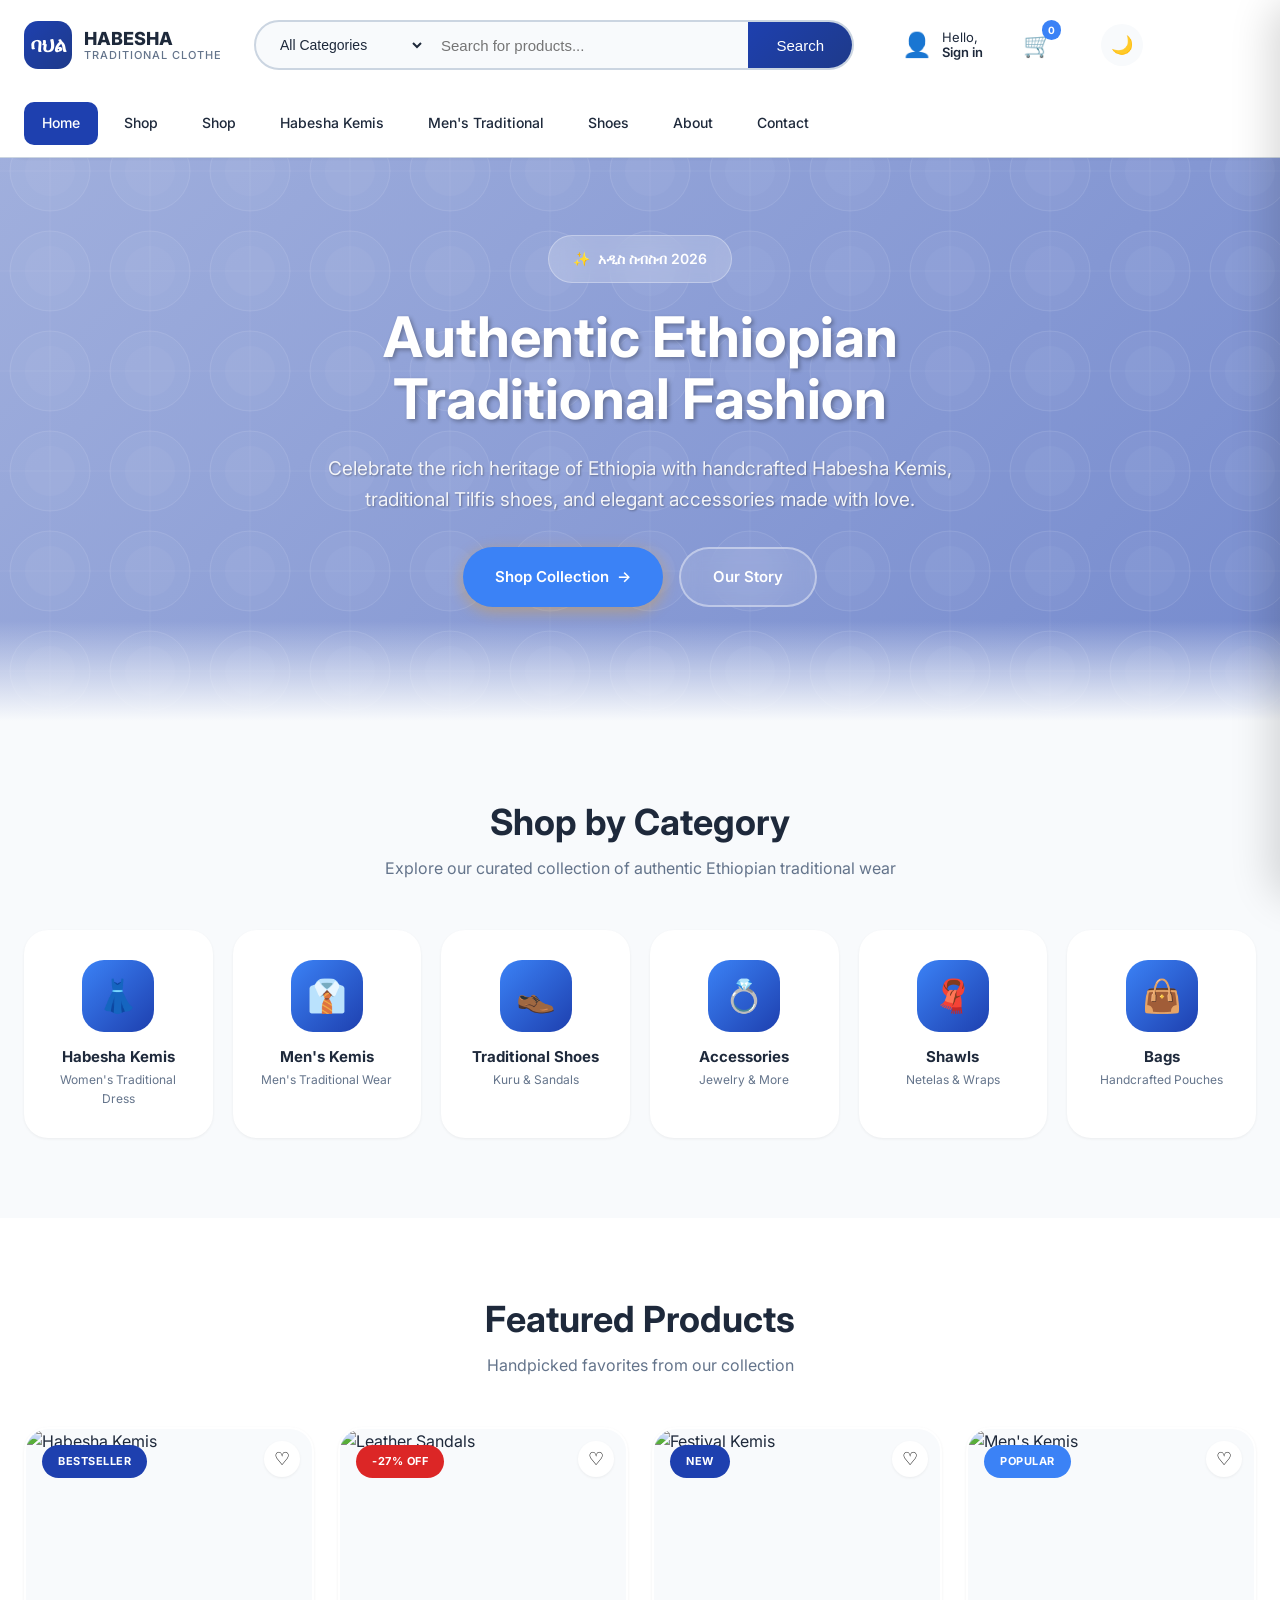
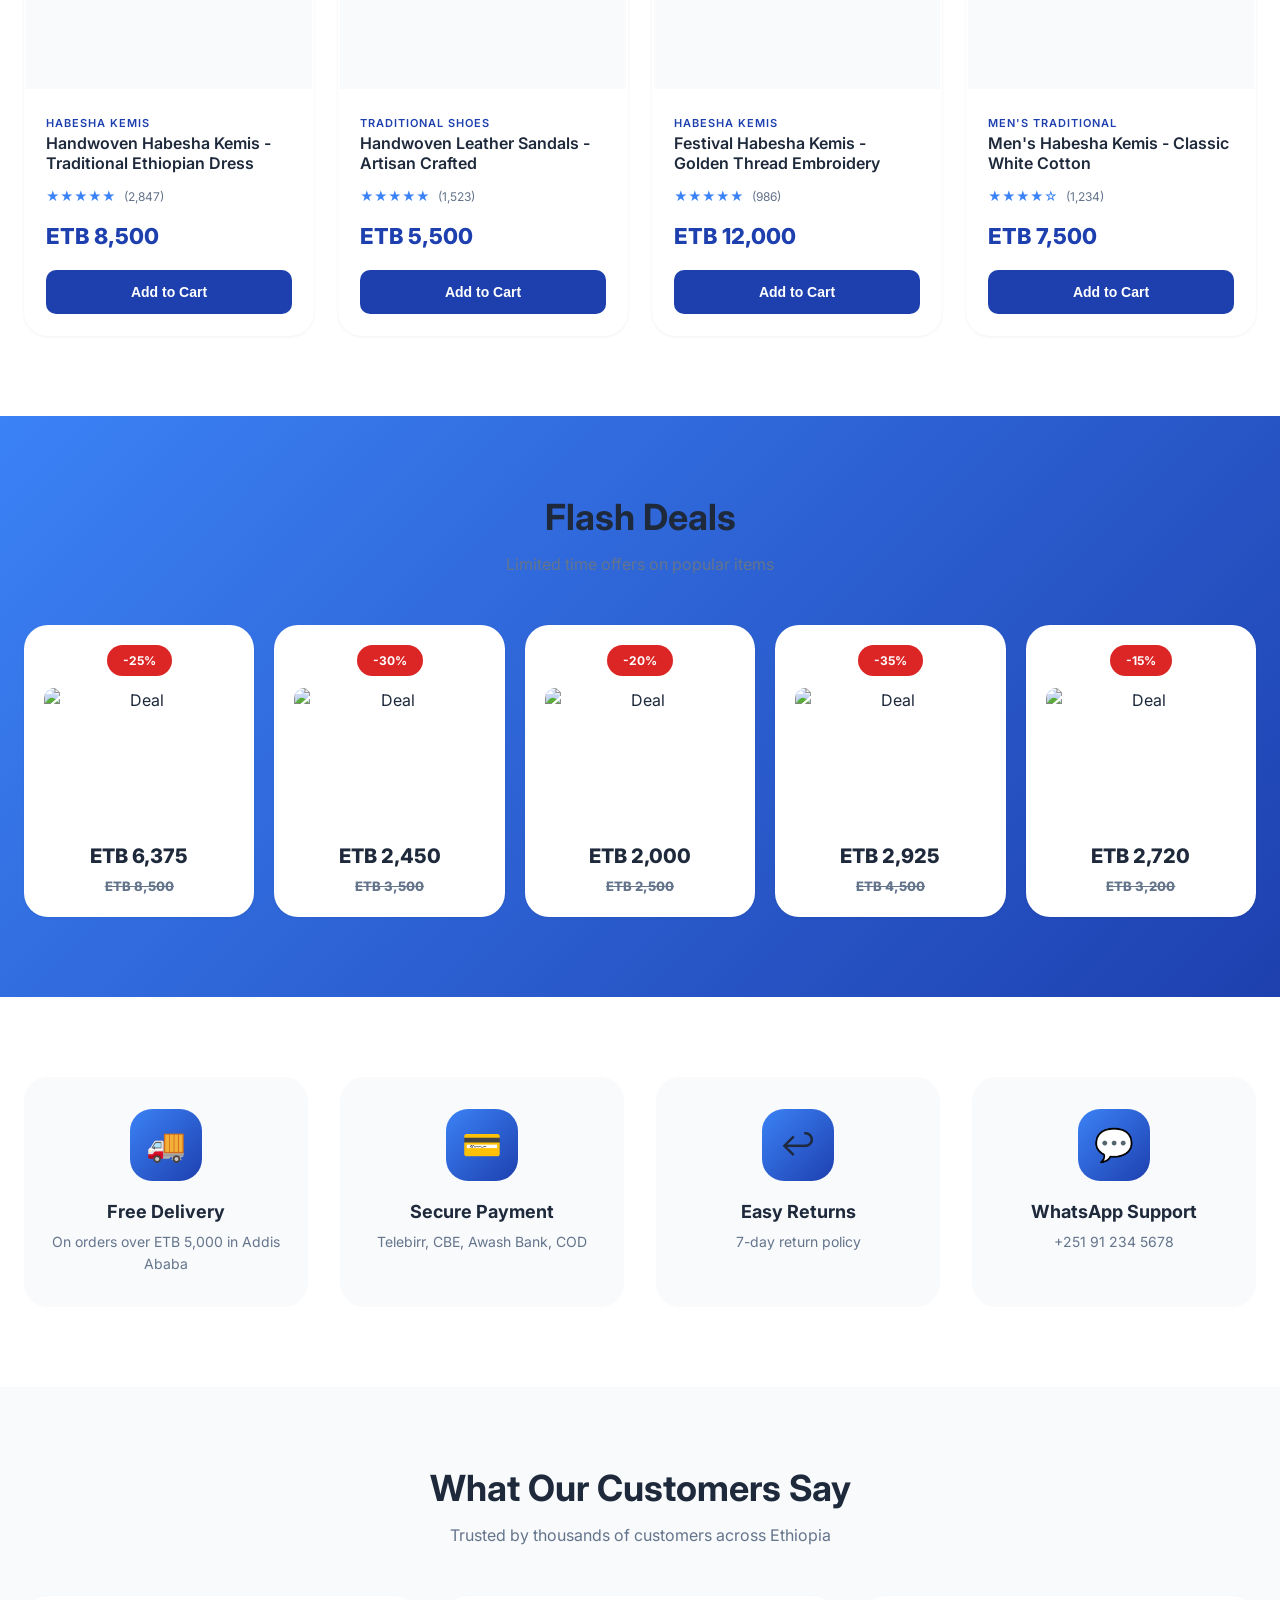
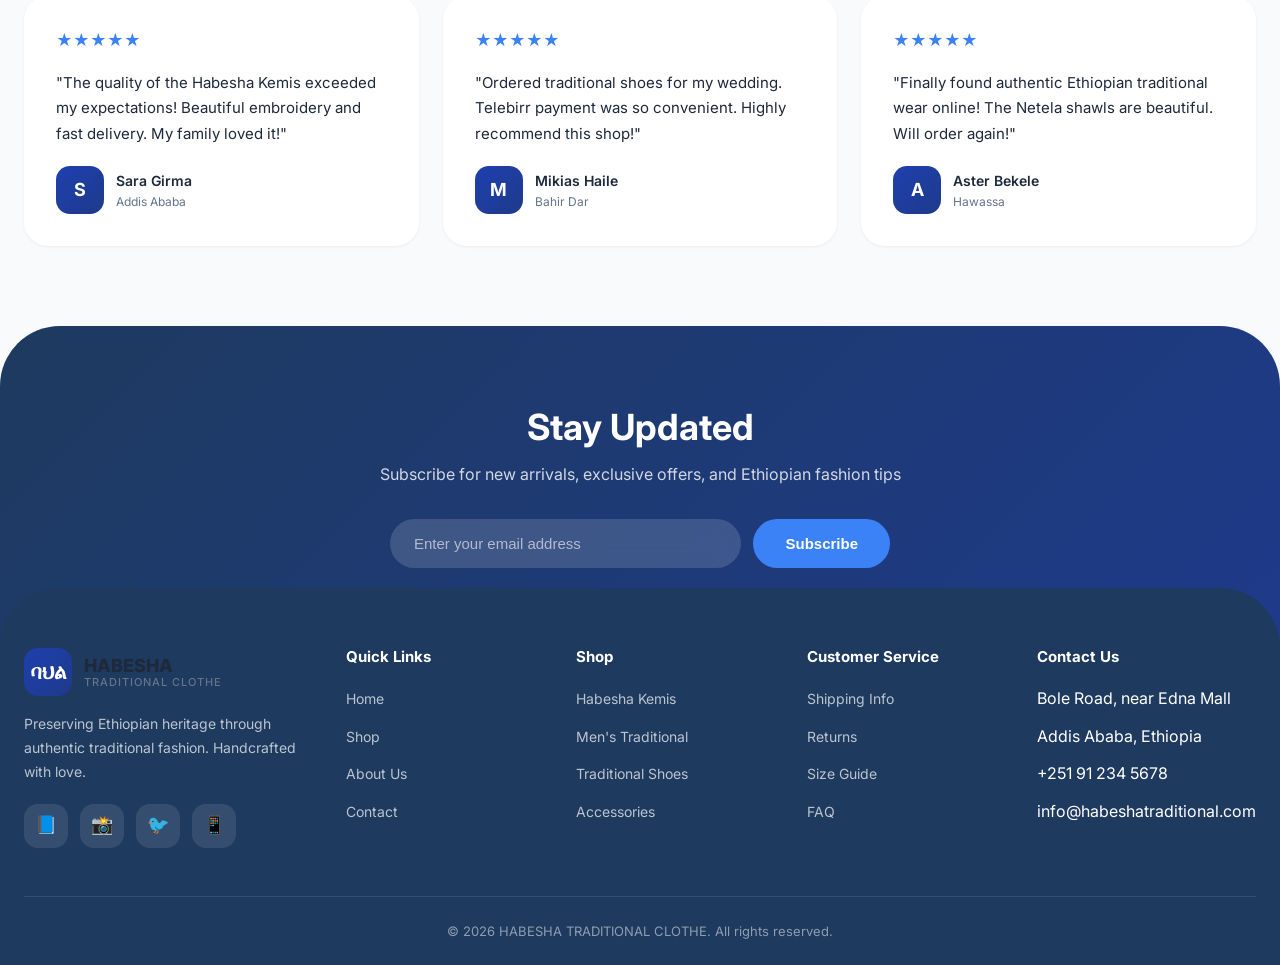
==== index.html @ 9085f809 "updated" ====
<!DOCTYPE html>
<html lang="en">
<head>
    <meta charset="UTF-8">
    <meta name="viewport" content="width=device-width, initial-scale=1.0">
    <title>HABESHA TRADITIONAL CLOTHE - Authentic Ethiopian Fashion</title>
    <link href="https://fonts.googleapis.com/css2?family=Inter:wght@400;500;600;700;800&display=swap" rel="stylesheet">
    <link rel="stylesheet" href="styles.css">
</head>
<body>
    <div class="top-bar">
        <div class="container">
            <div class="top-bar-content">
                <span>Free Delivery on orders over ETB 5,000 in Addis Ababa!</span>
                <a href="shop.html">Shop Now</a>
            </div>
        </div>
    </div>
    <header class="header">
        <div class="container">
            <div class="header-inner">
                <a href="index.html" class="logo">
                    <div class="logo-icon">ባህል</div>
                    <div class="logo-text">
                        HABESHA
                        <span>TRADITIONAL CLOTHE</span>
                    </div>
                </a>
                
                <div class="search-box">
                    <form onsubmit="handleSearch(event)">
                        <select id="categorySelect" onchange="goToCategory()">
                            <option value="">All Categories</option>
                            <option value="habesha">Habesha Kemis</option>
                            <option value="mens">Men's Traditional</option>
                            <option value="shoes">Traditional Shoes</option>
                            <option value="accessories">Accessories</option>
                        </select>
                        <input type="text" placeholder="Search for products..." id="searchInput" onkeyup="filterProducts()">
                        <button type="submit">Search</button>
                    </form>
                </div>
                
                <div class="header-actions">
                    <div class="user-menu-wrapper" style="position: relative;">
                        <a href="#" class="header-action" onclick="toggleUserMenu(); return false;">
                            <div class="icon">👤</div>
                            <div class="text">
                                <span>Hello, <strong id="headerUserName">Sign in</strong></span>
                            </div>
                        </a>
                        <div class="user-menu" id="userMenu">
                            <div class="user-menu-header">
                                <div class="user-avatar" id="userAvatar">J</div>
                                <div>
                                    <h4 id="userName">John Doe</h4>
                                    <p id="userEmail">john@email.com</p>
                                </div>
                            </div>
                            <div class="user-menu-links">
                                <a href="#" onclick="openProfileModal(); closeUserMenu();"><span>👤</span> My Account</a>
                                <a href="#" onclick="openProfileModal(); showProfileTab('orders'); closeUserMenu();"><span>📦</span> My Orders</a>
                                <a href="#" class="wishlist-link" onclick="openWishlistModal(); closeUserMenu();"><span>♡</span> Wishlist (<span id="wishlistCount">0</span>)</a>
                            </div>
                            <button class="logout-btn" onclick="logout()">Logout</button>
                        </div>
                    </div>
                    <a href="#" class="header-action" onclick="openCart()">
                        <div class="icon">
                            🛒
                            <span class="badge" id="headerCartCount">0</span>
                        </div>
                    </a>
                </div>
                <button class="theme-btn" onclick="toggleTheme()">🌙</button>
            </div>
        </div>
        
        <nav class="nav">
            <div class="container">
                <div class="nav-inner">
                    <div class="nav-links">
                        <a href="index.html" class="active">Home</a>
                        <a href="shop.html">Shop</a>
                        <a href="shop.html">Shop</a>
                        <a href="shop.html?category=habesha">Habesha Kemis</a>
                        <a href="shop.html?category=mens">Men's Traditional</a>
                        <a href="shop.html?category=shoes">Shoes</a>
                        <a href="about.html">About</a>
                        <a href="contact.html">Contact</a>
                    </div>
                </div>
            </div>
        </nav>
    </header>

    <div class="cart-sidebar" id="cartSidebar">
        <div class="cart-header">
            <h3>Shopping Cart</h3>
            <button class="cart-close" onclick="closeCart()">✕</button>
        </div>
        <div class="cart-items" id="cartItems">
            <p class="cart-empty">Your cart is empty</p>
        </div>
        <div class="cart-footer">
            <div class="cart-total">
                <span>Subtotal:</span>
                <span id="cartTotal">ETB 0</span>
            </div>
            <p style="font-size: 11px; color: var(--text-light); margin-bottom: 12px;">Delivery fees vary by city (Addis Ababa: Free)</p>
            <button onclick="openPaymentModal()">Proceed to Checkout</button>
        </div>
    </div>

    <section class="hero" style="background: linear-gradient(135deg, rgba(30, 64, 175, 0.4), rgba(30, 64, 175, 0.6)), url('https://images.pexels.com/photos/3617500/pexels-photo-3617500.jpeg?auto=compress&cs=tinysrgb&w=1920') center/cover no-repeat fixed;">
        <div class="container">
            <div class="hero-content">
                <div class="hero-badge">
                    <span>✨</span> አዲስ ስብስብ 2026
                </div>
                <h1>Authentic Ethiopian<br>Traditional Fashion</h1>
                <p>Celebrate the rich heritage of Ethiopia with handcrafted Habesha Kemis, traditional Tilfis shoes, and elegant accessories made with love.</p>
                <div class="hero-btns">
                    <a href="shop.html" class="btn btn-primary">
                        <span>Shop Collection</span>
                        <span>→</span>
                    </a>
                    <a href="about.html" class="btn btn-outline">
                        <span>Our Story</span>
                    </a>
                </div>
            </div>
        </div>
    </section>

    <section class="categories">
        <div class="container">
            <div class="section-header">
                <h2>Shop by Category</h2>
                <p>Explore our curated collection of authentic Ethiopian traditional wear</p>
            </div>
            <div class="categories-grid">
                <a href="shop.html?category=habesha" class="category-card">
                    <div class="category-icon">👗</div>
                    <h3>Habesha Kemis</h3>
                    <p>Women's Traditional Dress</p>
                </a>
                <a href="shop.html?category=mens" class="category-card">
                    <div class="category-icon">👔</div>
                    <h3>Men's Kemis</h3>
                    <p>Men's Traditional Wear</p>
                </a>
                <a href="shop.html?category=shoes" class="category-card">
                    <div class="category-icon">👞</div>
                    <h3>Traditional Shoes</h3>
                    <p>Kuru & Sandals</p>
                </a>
                <a href="shop.html?category=accessories" class="category-card">
                    <div class="category-icon">💍</div>
                    <h3>Accessories</h3>
                    <p>Jewelry & More</p>
                </a>
                <a href="shop.html?category=shawls" class="category-card">
                    <div class="category-icon">🧣</div>
                    <h3>Shawls</h3>
                    <p>Netelas & Wraps</p>
                </a>
                <a href="shop.html?category=bags" class="category-card">
                    <div class="category-icon">👜</div>
                    <h3>Bags</h3>
                    <p>Handcrafted Pouches</p>
                </a>
            </div>
        </div>
    </section>

    <section class="products-section">
        <div class="container">
            <div class="section-header">
                <h2>Featured Products</h2>
                <p>Handpicked favorites from our collection</p>
            </div>
            <div class="products-grid">
                <div class="product-card" data-category="habesha" data-price="8500" data-id="1">
                    <div class="product-image">
                        <span class="product-badge badge-best">Bestseller</span>
                        <button class="wishlist-btn" onclick="toggleWishlist(1)">♡</button>
                        <img src="https://images.pexels.com/photos/2736832/pexels-photo-2736832.jpeg?auto=compress&cs=tinysrgb&w=400" alt="Habesha Kemis">
                        <div class="product-actions">
                            <button class="product-action-btn" onclick="openProductModal(1)">👁</button>
                        </div>
                    </div>
                    <div class="product-info">
                        <span class="product-category">Habesha Kemis</span>
                        <h3 class="product-title">Handwoven Habesha Kemis - Traditional Ethiopian Dress</h3>
                        <div class="product-rating">
                            <span class="stars">★★★★★</span>
                            <span class="rating-count">(2,847)</span>
                        </div>
                        <div class="product-price">
                            <span class="price-current">ETB 8,500</span>
                        </div>
                        <button class="product-btn" onclick="addToCart('Handwoven Habesha Kemis', 8500)">
                            Add to Cart
                        </button>
                    </div>
                </div>
                
                <div class="product-card" data-category="shoes" data-price="5500" data-id="2">
                    <div class="product-image">
                        <span class="product-badge badge-sale">-27% OFF</span>
                        <button class="wishlist-btn" onclick="toggleWishlist(2)">♡</button>
                        <img src="https://images.pexels.com/photos/267202/pexels-photo-267202.jpeg?auto=compress&cs=tinysrgb&w=400" alt="Leather Sandals">
                        <div class="product-actions">
                            <button class="product-action-btn" onclick="openProductModal(2)">👁</button>
                        </div>
                    </div>
                    <div class="product-info">
                        <span class="product-category">Traditional Shoes</span>
                        <h3 class="product-title">Handwoven Leather Sandals - Artisan Crafted</h3>
                        <div class="product-rating">
                            <span class="stars">★★★★★</span>
                            <span class="rating-count">(1,523)</span>
                        </div>
                        <div class="product-price">
                            <span class="price-current">ETB 5,500</span>
                        </div>
                        <button class="product-btn" onclick="addToCart('Handwoven Leather Sandals', 5500)">
                            Add to Cart
                        </button>
                    </div>
                </div>
                
                <div class="product-card" data-category="habesha" data-price="12000" data-id="3">
                    <div class="product-image">
                        <span class="product-badge badge-new">New</span>
                        <button class="wishlist-btn" onclick="toggleWishlist(3)">♡</button>
                        <img src="https://images.pexels.com/photos/3617500/pexels-photo-3617500.jpeg?auto=compress&cs=tinysrgb&w=400" alt="Festival Kemis">
                        <div class="product-actions">
                            <button class="product-action-btn" onclick="openProductModal(3)">👁</button>
                        </div>
                    </div>
                    <div class="product-info">
                        <span class="product-category">Habesha Kemis</span>
                        <h3 class="product-title">Festival Habesha Kemis - Golden Thread Embroidery</h3>
                        <div class="product-rating">
                            <span class="stars">★★★★★</span>
                            <span class="rating-count">(986)</span>
                        </div>
                        <div class="product-price">
                            <span class="price-current">ETB 12,000</span>
                        </div>
                        <button class="product-btn" onclick="addToCart('Festival Habesha Kemis', 12000)">
                            Add to Cart
                        </button>
                    </div>
                </div>
                
                <div class="product-card" data-category="mens" data-price="7500" data-id="4">
                    <div class="product-image">
                        <span class="product-badge badge-hot">Popular</span>
                        <button class="wishlist-btn" onclick="toggleWishlist(4)">♡</button>
                        <img src="https://images.pexels.com/photos/1222271/pexels-photo-1222271.jpeg?auto=compress&cs=tinysrgb&w=400" alt="Men's Kemis">
                        <div class="product-actions">
                            <button class="product-action-btn" onclick="openProductModal(4)">👁</button>
                        </div>
                    </div>
                    <div class="product-info">
                        <span class="product-category">Men's Traditional</span>
                        <h3 class="product-title">Men's Habesha Kemis - Classic White Cotton</h3>
                        <div class="product-rating">
                            <span class="stars">★★★★☆</span>
                            <span class="rating-count">(1,234)</span>
                        </div>
                        <div class="product-price">
                            <span class="price-current">ETB 7,500</span>
                        </div>
                        <button class="product-btn" onclick="addToCart('Men\'s Habesha Kemis', 7500)">
                            Add to Cart
                        </button>
                    </div>
                </div>
            </div>
        </div>
    </section>

    <section class="deals">
        <div class="container">
            <div class="section-header">
                <h2>Flash Deals</h2>
                <p>Limited time offers on popular items</p>
            </div>
            <div class="deals-grid">
                <div class="deal-card">
                    <span class="deal-discount">-25%</span>
                    <img src="https://images.pexels.com/photos/3680219/pexels-photo-3680219.jpeg?auto=compress&cs=tinysrgb&w=300" alt="Deal">
                    <div class="deal-price">ETB 6,375 <span class="deal-original">ETB 8,500</span></div>
                </div>
                <div class="deal-card">
                    <span class="deal-discount">-30%</span>
                    <img src="https://images.pexels.com/photos/2607544/pexels-photo-2607544.jpeg?auto=compress&cs=tinysrgb&w=300" alt="Deal">
                    <div class="deal-price">ETB 2,450 <span class="deal-original">ETB 3,500</span></div>
                </div>
                <div class="deal-card">
                    <span class="deal-discount">-20%</span>
                    <img src="https://images.pexels.com/photos/2442894/pexels-photo-2442894.jpeg?auto=compress&cs=tinysrgb&w=300" alt="Deal">
                    <div class="deal-price">ETB 2,000 <span class="deal-original">ETB 2,500</span></div>
                </div>
                <div class="deal-card">
                    <span class="deal-discount">-35%</span>
                    <img src="https://images.pexels.com/photos/1447261/pexels-photo-1447261.jpeg?auto=compress&cs=tinysrgb&w=300" alt="Deal">
                    <div class="deal-price">ETB 2,925 <span class="deal-original">ETB 4,500</span></div>
                </div>
                <div class="deal-card">
                    <span class="deal-discount">-15%</span>
                    <img src="https://images.pexels.com/photos/4614353/pexels-photo-4614353.jpeg?auto=compress&cs=tinysrgb&w=300" alt="Deal">
                    <div class="deal-price">ETB 2,720 <span class="deal-original">ETB 3,200</span></div>
                </div>
            </div>
        </div>
    </section>

    <section class="features">
        <div class="container">
            <div class="features-grid">
                <div class="feature-card">
                    <div class="feature-icon">🚚</div>
                    <h3>Free Delivery</h3>
                    <p>On orders over ETB 5,000 in Addis Ababa</p>
                </div>
                <div class="feature-card">
                    <div class="feature-icon">💳</div>
                    <h3>Secure Payment</h3>
                    <p>Telebirr, CBE, Awash Bank, COD</p>
                </div>
                <div class="feature-card">
                    <div class="feature-icon">↩️</div>
                    <h3>Easy Returns</h3>
                    <p>7-day return policy</p>
                </div>
                <div class="feature-card">
                    <div class="feature-icon">💬</div>
                    <h3>WhatsApp Support</h3>
                    <p>+251 91 234 5678</p>
                </div>
            </div>
        </div>
    </section>

    <section class="testimonials">
        <div class="container">
            <div class="section-header">
                <h2>What Our Customers Say</h2>
                <p>Trusted by thousands of customers across Ethiopia</p>
            </div>
            <div class="testimonials-grid">
                <div class="testimonial-card">
                    <div class="testimonial-stars">★★★★★</div>
                    <p class="testimonial-text">"The quality of the Habesha Kemis exceeded my expectations! Beautiful embroidery and fast delivery. My family loved it!"</p>
                    <div class="testimonial-author">
                        <div class="testimonial-avatar">S</div>
                        <div>
                            <div class="testimonial-name">Sara Girma</div>
                            <div class="testimonial-role">Addis Ababa</div>
                        </div>
                    </div>
                </div>
                <div class="testimonial-card">
                    <div class="testimonial-stars">★★★★★</div>
                    <p class="testimonial-text">"Ordered traditional shoes for my wedding. Telebirr payment was so convenient. Highly recommend this shop!"</p>
                    <div class="testimonial-author">
                        <div class="testimonial-avatar">M</div>
                        <div>
                            <div class="testimonial-name">Mikias Haile</div>
                            <div class="testimonial-role">Bahir Dar</div>
                        </div>
                    </div>
                </div>
                <div class="testimonial-card">
                    <div class="testimonial-stars">★★★★★</div>
                    <p class="testimonial-text">"Finally found authentic Ethiopian traditional wear online! The Netela shawls are beautiful. Will order again!"</p>
                    <div class="testimonial-author">
                        <div class="testimonial-avatar">A</div>
                        <div>
                            <div class="testimonial-name">Aster Bekele</div>
                            <div class="testimonial-role">Hawassa</div>
                        </div>
                    </div>
                </div>
            </div>
        </div>
    </section>

    <section class="newsletter">
        <div class="container">
            <h2>Stay Updated</h2>
            <p>Subscribe for new arrivals, exclusive offers, and Ethiopian fashion tips</p>
            <form class="newsletter-form" onsubmit="handleSubscribe(event)">
                <input type="email" placeholder="Enter your email address" required>
                <button type="submit">Subscribe</button>
            </form>
        </div>
    </section>

    <footer class="footer">
        <div class="container">
            <div class="footer-grid">
                <div class="footer-brand">
                    <a href="index.html" class="logo">
                        <div class="logo-icon">ባህል</div>
                        <div class="logo-text">
                            HABESHA
                            <span>TRADITIONAL CLOTHE</span>
                        </div>
                    </a>
                    <p>Preserving Ethiopian heritage through authentic traditional fashion. Handcrafted with love.</p>
                    <div class="footer-social">
                        <a href="#">📘</a>
                        <a href="#">📸</a>
                        <a href="#">🐦</a>
                        <a href="#">📱</a>
                    </div>
                </div>
                <div class="footer-col">
                    <h4>Quick Links</h4>
                    <ul>
                        <li><a href="index.html">Home</a></li>
                        <li><a href="shop.html">Shop</a></li>
                        <li><a href="about.html">About Us</a></li>
                        <li><a href="contact.html">Contact</a></li>
                    </ul>
                </div>
                <div class="footer-col">
                    <h4>Shop</h4>
                    <ul>
                        <li><a href="shop.html">Habesha Kemis</a></li>
                        <li><a href="shop.html">Men's Traditional</a></li>
                        <li><a href="shop.html">Traditional Shoes</a></li>
                        <li><a href="shop.html">Accessories</a></li>
                    </ul>
                </div>
                <div class="footer-col">
                    <h4>Customer Service</h4>
                    <ul>
                        <li><a href="#">Shipping Info</a></li>
                        <li><a href="#">Returns</a></li>
                        <li><a href="#">Size Guide</a></li>
                        <li><a href="#">FAQ</a></li>
                    </ul>
                </div>
                <div class="footer-col">
                    <h4>Contact Us</h4>
                    <ul>
                        <li><p>Bole Road, near Edna Mall</p></li>
                        <li><p>Addis Ababa, Ethiopia</p></li>
                        <li><p>+251 91 234 5678</p></li>
                        <li><p>info@habeshatraditional.com</p></li>
                    </ul>
                </div>
            </div>
            <div class="footer-bottom">
                <p>© 2026 HABESHA TRADITIONAL CLOTHE. All rights reserved.</p>
            </div>
        </div>
    </footer>

    <div class="notification" id="notification"></div>

    <!-- Auth Modal -->
    <div class="modal-overlay auth-modal" id="authModal">
        <div class="modal-content">
            <button class="modal-close" onclick="closeAuthModal()">✕</button>
            <div class="auth-header">
                <h2 id="authTitle">Welcome Back</h2>
                <p id="authSubtitle">Sign in to your account</p>
            </div>
            <form id="loginForm" onsubmit="handleLogin(event)">
                <div class="form-group">
                    <label>Email or Phone</label>
                    <input type="text" placeholder="Enter your email or phone" required>
                </div>
                <div class="form-group">
                    <label>Password <span style="color: var(--primary); font-size: 11px;">(min 8 characters)</span></label>
                    <input type="password" placeholder="Enter your password" minlength="8" required>
                </div>
                <button type="submit" class="auth-btn">Sign In</button>
                <p class="auth-switch">
                    Don't have an account? <a href="#" onclick="switchAuth('register')">Create one</a>
                </p>
            </form>
            <form id="registerForm" style="display: none;" onsubmit="handleRegister(event)">
                <div class="form-group">
                    <label>Full Name</label>
                    <input type="text" placeholder="Enter your name" required>
                </div>
                <div class="form-group">
                    <label>Email Address</label>
                    <input type="email" placeholder="Enter your email" required>
                </div>
                <div class="form-group">
                    <label>Phone Number</label>
                    <input type="tel" placeholder="+251..." required>
                </div>
                <div class="form-group">
                    <label>Password <span style="color: var(--primary); font-size: 11px;">(min 8 characters)</span></label>
                    <input type="password" placeholder="At least 8 characters" minlength="8" required>
                </div>
                <button type="submit" class="auth-btn">Create Account</button>
                <p class="auth-switch">
                    Already have an account? <a href="#" onclick="switchAuth('login')">Sign in</a>
                </p>
            </form>
            <div class="auth-divider"><span>or continue with</span></div>
            <div class="social-btns">
                <button class="social-btn" onclick="googleSignIn()">
                    <svg width="20" height="20" viewBox="0 0 24 24"><path fill="#4285F4" d="M22.56 12.25c0-.78-.07-1.53-.2-2.25H12v4.26h5.92c-.26 1.37-1.04 2.53-2.21 3.31v2.77h3.57c2.08-1.92 3.28-4.74 3.28-8.09z"/><path fill="#34A853" d="M12 23c2.97 0 5.46-.98 7.28-2.66l-3.57-2.77c-.98.66-2.23 1.06-3.71 1.06-2.86 0-5.29-1.93-6.16-4.53H2.18v2.84C3.99 20.53 7.7 23 12 23z"/><path fill="#FBBC05" d="M5.84 14.09c-.22-.66-.35-1.36-.35-2.09s.13-1.43.35-2.09V7.07H2.18C1.43 8.55 1 10.22 1 12s.43 3.45 1.18 4.93l2.85-2.22.81-.62z"/><path fill="#EA4335" d="M12 5.38c1.62 0 3.06.56 4.21 1.64l3.15-3.15C17.45 2.09 14.97 1 12 1 7.7 1 3.99 3.47 2.18 7.07l3.66 2.84c.87-2.6 3.3-4.53 6.16-4.53z"/></svg>
                    Google
                </button>
                <button class="social-btn" onclick="facebookSignIn()">
                    <svg width="20" height="20" viewBox="0 0 24 24"><path fill="#1877F2" d="M24 12.073c0-6.627-5.373-12-12-12s-12 5.373-12 12c0 5.99 4.388 10.954 10.125 11.854v-8.385H7.078v-3.47h3.047V9.43c0-3.007 1.792-4.669 4.533-4.669 1.312 0 2.686.235 2.686.235v2.953H15.83c-1.491 0-1.956.925-1.956 1.874v2.25h3.328l-.532 3.47h-2.796v8.385C19.612 23.027 24 18.062 24 12.073z"/></svg>
                    Facebook
                </button>
            </div>
        </div>
    </div>

    <!-- Profile Modal -->
    <div class="modal-overlay profile-modal" id="profileModal">
        <div class="modal-content">
            <button class="modal-close" onclick="closeProfileModal()">✕</button>
            <div class="profile-header">
                <div class="profile-avatar" id="profileAvatar">J</div>
                <h2 id="profileName">User Name</h2>
                <p id="profileEmail">user@email.com</p>
            </div>
            <div class="profile-tabs">
                <button class="profile-tab active" onclick="showProfileTab('edit')">Edit Profile</button>
                <button class="profile-tab" onclick="showProfileTab('orders')">My Orders</button>
            </div>
            <div class="profile-content" id="editProfileTab">
                <form onsubmit="updateProfile(event)">
                    <div class="form-group">
                        <label>Full Name</label>
                        <input type="text" id="editName" required>
                    </div>
                    <div class="form-group">
                        <label>Email Address</label>
                        <input type="email" id="editEmail" required>
                    </div>
                    <div class="form-group">
                        <label>Phone Number</label>
                        <input type="tel" id="editPhone" placeholder="+251...">
                    </div>
                    <div class="form-group">
                        <label>Delivery Address</label>
                        <textarea id="editAddress" rows="3" placeholder="Enter your full address"></textarea>
                    </div>
                    <button type="submit" class="auth-btn">Save Changes</button>
                </form>
            </div>
            <div class="profile-content" id="ordersProfileTab" style="display:none;">
                <div id="orderHistory">
                    <p style="text-align: center; padding: 40px; color: var(--text-light);">No orders yet</p>
                </div>
            </div>
        </div>
    </div>

    <!-- Payment Modal -->
    <div class="modal-overlay payment-modal" id="paymentModal">
        <div class="modal-content" style="max-width: 500px;">
            <button class="modal-close" onclick="closePaymentModal()">✕</button>
            <div class="auth-header">
                <h2>Checkout</h2>
                <p>Delivery & Payment</p>
            </div>
            
            <!-- Step 1: Delivery Address -->
            <div class="checkout-step" id="deliveryStep">
                <h3 style="margin-bottom: 16px; font-size: 16px;">📍 Delivery Address</h3>
                <form id="deliveryForm">
                    <div class="form-group">
                        <label>Full Name *</label>
                        <input type="text" id="deliveryName" required>
                    </div>
                    <div class="form-group">
                        <label>Phone Number *</label>
                        <input type="tel" id="deliveryPhone" placeholder="+251..." required>
                    </div>
                    <div class="form-group">
                        <label>City *</label>
                        <select id="deliveryCity" required onchange="updateDeliveryFee()">
                            <option value="">Select City</option>
                            <option value="addis-ababa">Addis Ababa</option>
                            <option value="dire-dawa">Dire Dawa</option>
                            <option value="bahir-dar">Bahir Dar</option>
                            <option value="gondar">Gondar</option>
                            <option value="mekelle">Mekelle</option>
                            <option value="hawassa">Hawassa</option>
                            <option value=" Jiménez ">Jimma</option>
                            <option value="harar">Harar</option>
                            <option value="other">Other City</option>
                        </select>
                    </div>
                    <div class="form-group">
                        <label>Sub-City / Woreda *</label>
                        <input type="text" id="deliverySubCity" placeholder="e.g., Bole, Lideta" required>
                    </div>
                    <div class="form-group">
                        <label>House Number / Landmark</label>
                        <input type="text" id="deliveryHouse" placeholder="e.g., Near Bole Medhanialem">
                    </div>
                    <div class="form-group">
                        <label>Delivery Instructions</label>
                        <textarea id="deliveryInstructions" rows="2" placeholder="Any special instructions for delivery..."></textarea>
                    </div>
                    <div class="delivery-fee-box" id="deliveryFeeBox" style="background: var(--background); padding: 12px; border-radius: 8px; margin-bottom: 16px;">
                        <div style="display: flex; justify-content: space-between; margin-bottom: 8px;">
                            <span>Delivery Fee:</span>
                            <span id="deliveryFeeAmount">ETB 0</span>
                        </div>
                        <div style="display: flex; justify-content: space-between; font-weight: bold;">
                            <span>Total:</span>
                            <span id="deliveryTotal">ETB 0</span>
                        </div>
                    </div>
                    <button type="button" onclick="goToPaymentStep()" class="payment-btn" style="width: 100%;">Continue to Payment →</button>
                </form>
            </div>
            
            <!-- Step 2: Payment Methods -->
            <div class="checkout-step" id="paymentStep" style="display: none;">
                <button onclick="backToDeliveryStep()" style="background: none; border: none; color: var(--primary); cursor: pointer; margin-bottom: 16px; font-size: 14px;">← Back to Delivery</button>
                <h3 style="margin-bottom: 16px; font-size: 16px;">💳 Payment Method</h3>
                <div class="payment-methods">
                    <div class="payment-method" onclick="selectPayment('telebirr')">
                        <div class="payment-icon telebirr">T</div>
                        <div class="payment-info">
                            <h4>Telebirr</h4>
                            <p>Pay with Telebirr mobile money</p>
                        </div>
                        <span class="payment-check">✓</span>
                    </div>
                    <div class="payment-method" onclick="selectPayment('cbe')">
                        <div class="payment-icon cbe">C</div>
                        <div class="payment-info">
                            <h4>Commercial Bank</h4>
                            <p>Direct bank transfer</p>
                        </div>
                        <span class="payment-check">✓</span>
                    </div>
                    <div class="payment-method" onclick="selectPayment('awash')">
                        <div class="payment-icon awash">A</div>
                        <div class="payment-info">
                            <h4>Awash Bank</h4>
                            <p>Transfer to Awash Bank</p>
                        </div>
                        <span class="payment-check">✓</span>
                    </div>
                    <div class="payment-method" onclick="selectPayment('cod')">
                        <div class="payment-icon cod">$</div>
                        <div class="payment-info">
                            <h4>Cash on Delivery</h4>
                            <p>Pay when you receive</p>
                        </div>
                        <span class="payment-check">✓</span>
                    </div>
                </div>
                <div class="payment-details" id="paymentDetails" style="display:none;">
                    <h3 id="paymentTitle"></h3>
                    <div id="paymentInfo"></div>
                    <form id="paymentForm" onsubmit="processPayment(event)">
                        <div class="form-group">
                            <label>Transaction/Reference Number</label>
                            <input type="text" id="paymentRef" placeholder="Enter your payment reference" required>
                        </div>
                        <button type="submit" class="payment-btn">Confirm Order</button>
                    </form>
                </div>
                <div class="cod-confirm" id="codConfirm" style="display:none;">
                    <p>You will pay <strong id="codTotal">ETB 0</strong> when your order arrives.</p>
                    <button onclick="processCODOrder()" class="payment-btn">Confirm Order</button>
                </div>
            </div>
            
            <!-- Delivery Summary (shown in payment step) -->
            <div id="deliverySummary" style="display: none; background: var(--background); padding: 12px; border-radius: 8px; margin-bottom: 16px; font-size: 13px;">
                <p style="margin: 0;"><strong>Delivery to:</strong></p>
                <p id="summaryName" style="margin: 4px 0;"></p>
                <p id="summaryPhone" style="margin: 0; color: var(--text-light);"></p>
                <p id="summaryAddress" style="margin: 4px 0; color: var(--text-light);"></p>
            </div>
        </div>
    </div>

    <!-- Wishlist Modal -->
    <div class="modal-overlay wishlist-modal" id="wishlistModal">
        <div class="modal-content" style="max-width: 700px;">
            <button class="modal-close" onclick="closeWishlistModal()">✕</button>
            <div class="auth-header">
                <h2>❤️ Wishlist</h2>
                <p>Your saved items</p>
            </div>
            <div class="wishlist-items" id="wishlistItems" style="max-height: 500px; overflow-y: auto;">
            </div>
        </div>
    </div>

    <script src="script.js"></script>
</body>
</html>
---- styles.css ----
:root {
    --primary: #1E40AF;
    --primary-light: #3B82F6;
    --primary-dark: #1E3A8A;
    --secondary: #1E3A5F;
    --accent: #3B82F6;
    --background: #F8FAFC;
    --background-alt: #F1F5F9;
    --text: #1E293B;
    --text-light: #64748B;
    --white: #FFFFFF;
    --border: #CBD5E1;
    --card-bg: #FFFFFF;
    --success: #1E40AF;
    --error: #DC2626;
    --shadow: 0 1px 3px rgba(0,0,0,0.06);
    --shadow-md: 0 4px 12px rgba(0,0,0,0.08);
    --shadow-lg: 0 12px 40px rgba(0,0,0,0.12);
    --radius: 16px;
    --radius-sm: 10px;
    --radius-xs: 6px;
}

[data-theme="dark"] {
    --primary: #3B82F6;
    --primary-light: #60A5FA;
    --primary-dark: #2563EB;
    --secondary: #1E3A5F;
    --accent: #60A5FA;
    --background: #0F172A;
    --background-alt: #1E293B;
    --text: #F1F5F9;
    --text-light: #94A3B8;
    --white: #1E293B;
    --border: #334155;
    --card-bg: #1E293B;
    --shadow: 0 1px 3px rgba(0,0,0,0.2);
    --shadow-md: 0 4px 12px rgba(0,0,0,0.3);
    --shadow-lg: 0 12px 40px rgba(0,0,0,0.4);
}

* { margin: 0; padding: 0; box-sizing: border-box; }
*:before, *:after { box-sizing: border-box; }
html { scroll-behavior: smooth; font-size: 16px; width: 100%; max-width: 100%; overflow-x: hidden; }

body {
    font-family: 'Inter', -apple-system, BlinkMacSystemFont, sans-serif;
    background: var(--background);
    color: var(--text);
    line-height: 1.6;
    transition: background 0.3s, color 0.3s;
    overflow-x: hidden;
    min-height: 100vh;
    padding-top: 80px;
}

h1, h2, h3, h4 { font-weight: 700; line-height: 1.2; color: var(--text); }
a { text-decoration: none; color: inherit; transition: 0.3s; }
ul { list-style: none; }
img { max-width: 100%; height: auto; display: block; }

.container { max-width: 1280px; margin: 0 auto; padding: 0 24px; }

/* HEADER */
.top-bar {
    background: var(--secondary);
    color: #fff;
    padding: 10px 0;
    font-size: 13px;
    border-radius: 0 0 20px 20px;
}
.top-bar-content {
    display: flex;
    justify-content: space-between;
    align-items: center;
}
.top-bar a { color: var(--accent); font-weight: 600; }

.header {
    background: var(--white);
    position: fixed;
    top: 0;
    left: 0;
    right: 0;
    z-index: 1000;
    box-shadow: var(--shadow);
    border-radius: 0 0 24px 24px;
}

.header-inner {
    display: flex;
    align-items: center;
    gap: 32px;
    padding: 16px 0;
}

.logo {
    display: flex;
    align-items: center;
    gap: 12px;
    flex-shrink: 0;
}
.logo-icon {
    width: 48px;
    height: 48px;
    background: linear-gradient(135deg, var(--primary), var(--primary-dark));
    border-radius: 14px;
    display: flex;
    align-items: center;
    justify-content: center;
    font-size: 20px;
    color: #fff;
    font-weight: 800;
}
.logo-text {
    font-size: 18px;
    font-weight: 800;
    color: var(--text);
    line-height: 1.1;
}
.logo-text span {
    display: block;
    font-size: 11px;
    font-weight: 500;
    color: var(--text-light);
    letter-spacing: 1px;
}

.search-box {
    flex: 1;
    max-width: 600px;
    position: relative;
}
.search-box form {
    display: flex;
    background: var(--background);
    border: 2px solid var(--border);
    border-radius: 60px;
    overflow: hidden;
    transition: all 0.3s;
}
.search-box form:focus-within {
    border-color: var(--primary);
    box-shadow: 0 0 0 4px rgba(124, 58, 237, 0.1);
}
.search-box select {
    padding: 14px 20px;
    border: none;
    background: transparent;
    font-size: 14px;
    color: var(--text);
    cursor: pointer;
}
.search-box input {
    flex: 1;
    padding: 14px 16px;
    border: none;
    background: transparent;
    font-size: 15px;
    color: var(--text);
}
.search-box input:focus { outline: none; }
.search-box button {
    padding: 14px 28px;
    background: linear-gradient(135deg, var(--primary), var(--primary-dark));
    border: none;
    color: #fff;
    font-size: 15px;
    cursor: pointer;
    transition: opacity 0.3s;
}
.search-box button:hover { opacity: 0.9; }

.header-actions {
    display: flex;
    align-items: center;
    gap: 8px;
}
.header-action {
    display: flex;
    align-items: center;
    gap: 10px;
    padding: 10px 16px;
    border-radius: var(--radius-sm);
    color: var(--text);
    transition: all 0.3s;
}
.header-action:hover { background: var(--background); }
.header-action .icon {
    font-size: 24px;
    position: relative;
}
.header-action .badge {
    position: absolute;
    top: -6px;
    right: -8px;
    background: var(--accent);
    color: #fff;
    font-size: 10px;
    font-weight: 700;
    padding: 2px 6px;
    border-radius: 50px;
    min-width: 18px;
    text-align: center;
}
.header-action .text { font-size: 13px; line-height: 1.2; }
.header-action .text strong { display: block; font-weight: 600; }

/* NAV */
.nav {
    background: var(--white);
    border-bottom: 1px solid var(--border);
}
.nav-inner {
    display: flex;
    align-items: center;
    justify-content: space-between;
    padding: 12px 0;
}
.nav-links {
    display: flex;
    gap: 8px;
}
.nav-links a {
    padding: 10px 18px;
    font-size: 14px;
    font-weight: 500;
    color: var(--text);
    border-radius: var(--radius-sm);
    transition: all 0.3s;
}
.nav-links a:hover, .nav-links a.active {
    background: var(--primary);
    color: #fff;
}
.nav-right {
    display: flex;
    align-items: center;
    gap: 12px;
}
.theme-btn {
    width: 42px;
    height: 42px;
    border-radius: 50%;
    border: none;
    background: var(--background);
    font-size: 18px;
    cursor: pointer;
    transition: all 0.3s;
}
.theme-btn:hover { background: var(--border); }

/* HERO */
.hero {
    min-height: 600px;
    background: linear-gradient(135deg, rgba(30, 64, 175, 0.75), rgba(30, 58, 138, 0.85)), url('https://images.pexels.com/photos/3617500/pexels-photo-3617500.jpeg?auto=compress&cs=tinysrgb&w=1920') center/cover no-repeat;
    display: flex;
    align-items: center;
    position: relative;
    overflow: hidden;
}
.hero::after {
    content: '';
    position: absolute;
    bottom: 0;
    left: 0;
    right: 0;
    height: 100px;
    background: linear-gradient(to top, var(--background), transparent);
    pointer-events: none;
}
.hero::before {
    content: '';
    position: absolute;
    top: 0;
    left: 0;
    right: 0;
    bottom: 0;
    background-image: url("data:image/svg+xml,%3Csvg width='100' height='100' viewBox='0 0 100 100' xmlns='http://www.w3.org/2000/svg'%3E%3Cg fill='none' fill-rule='evenodd'%3E%3Cg fill='%23ffffff' fill-opacity='0.03'%3E%3Ccircle cx='50' cy='50' r='40' stroke='%23ffffff' stroke-opacity='0.1'/%3E%3Ccircle cx='50' cy='50' r='25'/%3E%3Cpath d='M50 0v100M0 50h100' stroke='%23ffffff' stroke-opacity='0.05'/%3E%3C/g%3E%3C/g%3E%3C/svg%3E");
    pointer-events: none;
    z-index: 0;
}
.hero-content {
    position: relative;
    z-index: 1;
    max-width: 650px;
    text-align: center;
    margin: 0 auto;
    padding: 40px 0;
}
.hero-badge {
    display: inline-flex;
    align-items: center;
    gap: 8px;
    background: rgba(255,255,255,0.2);
    backdrop-filter: blur(10px);
    padding: 12px 24px;
    border-radius: 60px;
    color: #fff;
    font-size: 14px;
    font-weight: 600;
    margin-bottom: 24px;
    border: 1px solid rgba(255,255,255,0.3);
}
.hero h1 {
    font-size: 56px;
    color: #fff;
    margin-bottom: 24px;
    line-height: 1.1;
    text-shadow: 2px 2px 4px rgba(0,0,0,0.3);
}
.hero p {
    font-size: 19px;
    color: rgba(255,255,255,0.9);
    margin-bottom: 32px;
    text-shadow: 1px 1px 2px rgba(0,0,0,0.3);
}
.hero-btns {
    display: flex;
    gap: 16px;
    flex-wrap: wrap;
    justify-content: center;
}
.btn {
    display: inline-flex;
    align-items: center;
    gap: 8px;
    padding: 16px 32px;
    border-radius: 50px;
    font-size: 15px;
    font-weight: 600;
    cursor: pointer;
    transition: all 0.3s;
    border: none;
    text-decoration: none;
}
.btn-primary {
    background: var(--accent);
    color: #fff;
    box-shadow: 0 4px 15px rgba(245, 158, 11, 0.4);
}
.btn-primary:hover {
    transform: translateY(-3px);
    box-shadow: 0 8px 25px rgba(245, 158, 11, 0.5);
}
.btn-outline {
    background: rgba(255,255,255,0.1);
    backdrop-filter: blur(10px);
    color: #fff;
    border: 2px solid rgba(255,255,255,0.4);
}
.btn-outline:hover {
    background: rgba(255,255,255,0.2);
    border-color: #fff;
    transform: translateY(-3px);
}

/* CATEGORIES */
.categories {
    padding: 80px 0;
    background: var(--background);
}
.section-header {
    text-align: center;
    margin-bottom: 48px;
}
.section-header h2 {
    font-size: 36px;
    margin-bottom: 12px;
}
.section-header p {
    color: var(--text-light);
    font-size: 16px;
}
.categories-grid {
    display: grid;
    grid-template-columns: repeat(6, 1fr);
    gap: 20px;
}
.category-card {
    background: var(--card-bg);
    border-radius: 24px;
    padding: 28px 20px;
    text-align: center;
    box-shadow: var(--shadow);
    transition: all 0.4s cubic-bezier(0.175, 0.885, 0.32, 1.275);
    cursor: pointer;
    border: 2px solid transparent;
}
.category-card:hover {
    transform: translateY(-8px);
    border-color: var(--primary);
    box-shadow: var(--shadow-lg);
}
.category-icon {
    width: 72px;
    height: 72px;
    background: linear-gradient(135deg, var(--primary-light), var(--primary));
    border-radius: 22px;
    margin: 0 auto 16px;
    display: flex;
    align-items: center;
    justify-content: center;
    font-size: 32px;
}
.category-card h3 {
    font-size: 15px;
    margin-bottom: 4px;
}
.category-card p {
    font-size: 12px;
    color: var(--text-light);
}

/* PRODUCTS */
.products-section {
    padding: 80px 0;
    background: var(--white);
}
.products-grid {
    display: grid;
    grid-template-columns: repeat(4, 1fr);
    gap: 24px;
}
.product-card {
    background: var(--card-bg);
    border-radius: 24px;
    overflow: hidden;
    box-shadow: var(--shadow);
    transition: all 0.4s cubic-bezier(0.175, 0.885, 0.32, 1.275);
    border: 2px solid transparent;
}
.product-card:hover {
    transform: translateY(-6px);
    border-color: var(--primary-light);
    box-shadow: var(--shadow-lg);
}
.product-image {
    position: relative;
    height: 260px;
    overflow: hidden;
    background: var(--background);
}
.product-image img {
    width: 100%;
    height: 100%;
    object-fit: cover;
    transition: transform 0.5s;
}
.product-card:hover .product-image img {
    transform: scale(1.08);
}
.product-badge {
    position: absolute;
    top: 16px;
    left: 16px;
    padding: 8px 16px;
    border-radius: 30px;
    font-size: 11px;
    font-weight: 700;
    text-transform: uppercase;
    letter-spacing: 0.5px;
}
.badge-new { background: var(--primary); color: #fff; }
.badge-sale { background: var(--error); color: #fff; }
.badge-hot { background: var(--accent); color: #fff; }
.badge-best { background: var(--success); color: #fff; }

.product-actions {
    position: absolute;
    top: 16px;
    right: 16px;
    display: flex;
    flex-direction: column;
    gap: 8px;
    opacity: 0;
    transform: translateX(10px);
    transition: all 0.3s;
}
.product-card:hover .product-actions {
    opacity: 1;
    transform: translateX(0);
}
.product-action-btn {
    width: 40px;
    height: 40px;
    border-radius: 50%;
    border: none;
    background: var(--white);
    color: var(--text);
    font-size: 16px;
    cursor: pointer;
    box-shadow: var(--shadow-md);
    transition: all 0.3s;
}
.product-action-btn:hover {
    background: var(--primary);
    color: #fff;
}

.product-info {
    padding: 20px;
}
.product-category {
    font-size: 11px;
    color: var(--primary);
    font-weight: 600;
    text-transform: uppercase;
    letter-spacing: 1px;
    margin-bottom: 8px;
}
.product-title {
    font-size: 16px;
    font-weight: 600;
    margin-bottom: 8px;
    color: var(--text);
    display: -webkit-box;
    -webkit-line-clamp: 2;
    -webkit-box-orient: vertical;
    overflow: hidden;
    height: 44px;
}
.product-rating {
    display: flex;
    align-items: center;
    gap: 8px;
    margin-bottom: 12px;
}
.stars {
    color: var(--accent);
    font-size: 13px;
}
.rating-count {
    font-size: 12px;
    color: var(--text-light);
}
.product-price {
    display: flex;
    align-items: center;
    gap: 10px;
    margin-bottom: 16px;
}
.price-current {
    font-size: 22px;
    font-weight: 800;
    color: var(--primary);
}
.price-old {
    font-size: 14px;
    color: var(--text-light);
    text-decoration: line-through;
}
.product-btn {
    width: 100%;
    padding: 14px;
    background: var(--primary);
    color: #fff;
    border: none;
    border-radius: var(--radius-sm);
    font-size: 14px;
    font-weight: 600;
    cursor: pointer;
    transition: all 0.3s;
    display: flex;
    align-items: center;
    justify-content: center;
    gap: 8px;
}
.product-btn:hover {
    background: var(--primary-dark);
    transform: translateY(-2px);
}

/* DEALS */
.deals {
    padding: 80px 0;
    background: linear-gradient(135deg, var(--primary-light) 0%, var(--primary) 100%);
}
.deals-grid {
    display: grid;
    grid-template-columns: repeat(5, 1fr);
    gap: 20px;
}
.deal-card {
    background: var(--white);
    border-radius: 24px;
    padding: 20px;
    text-align: center;
    box-shadow: var(--shadow);
    transition: all 0.3s;
}
.deal-card:hover {
    transform: translateY(-4px);
    box-shadow: var(--shadow-lg);
}
.deal-discount {
    display: inline-block;
    background: var(--error);
    color: #fff;
    padding: 6px 16px;
    border-radius: 30px;
    font-size: 12px;
    font-weight: 700;
    margin-bottom: 12px;
}
.deal-card img {
    width: 100%;
    height: 140px;
    object-fit: cover;
    border-radius: var(--radius-sm);
    margin-bottom: 12px;
}
.deal-price {
    font-size: 20px;
    font-weight: 800;
    color: var(--text);
}
.deal-original {
    font-size: 13px;
    color: var(--text-light);
    text-decoration: line-through;
    display: block;
    margin-top: 4px;
}

/* FEATURES */
.features {
    padding: 80px 0;
    background: var(--white);
}
.features-grid {
    display: grid;
    grid-template-columns: repeat(4, 1fr);
    gap: 32px;
}
.feature-card {
    text-align: center;
    padding: 32px 24px;
    background: var(--background);
    border-radius: 24px;
    transition: all 0.3s;
}
.feature-card:hover {
    transform: translateY(-4px);
    box-shadow: var(--shadow-md);
}
.feature-icon {
    width: 72px;
    height: 72px;
    background: linear-gradient(135deg, var(--primary-light), var(--primary));
    border-radius: 22px;
    margin: 0 auto 20px;
    display: flex;
    align-items: center;
    justify-content: center;
    font-size: 32px;
}
.feature-card h3 {
    font-size: 18px;
    margin-bottom: 8px;
}
.feature-card p {
    font-size: 14px;
    color: var(--text-light);
}

/* TESTIMONIALS */
.testimonials {
    padding: 80px 0;
    background: var(--background);
}
.testimonials-grid {
    display: grid;
    grid-template-columns: repeat(3, 1fr);
    gap: 24px;
}
.testimonial-card {
    background: var(--card-bg);
    padding: 32px;
    border-radius: 24px;
    box-shadow: var(--shadow);
}
.testimonial-stars {
    color: var(--accent);
    font-size: 16px;
    margin-bottom: 16px;
}
.testimonial-text {
    font-size: 15px;
    color: var(--text);
    line-height: 1.7;
    margin-bottom: 20px;
}
.testimonial-author {
    display: flex;
    align-items: center;
    gap: 12px;
}
.testimonial-avatar {
    width: 48px;
    height: 48px;
    background: linear-gradient(135deg, var(--primary), var(--primary-dark));
    border-radius: 14px;
    display: flex;
    align-items: center;
    justify-content: center;
    color: #fff;
    font-weight: 700;
    font-size: 18px;
}
.testimonial-name {
    font-weight: 600;
    font-size: 14px;
}
.testimonial-role {
    font-size: 12px;
    color: var(--text-light);
}

/* NEWSLETTER */
.newsletter {
    padding: 80px 0;
    background: linear-gradient(135deg, var(--secondary) 0%, var(--primary-dark) 100%);
    text-align: center;
    border-radius: 60px 60px 0 0;
}
.newsletter h2 {
    font-size: 36px;
    color: #fff;
    margin-bottom: 12px;
}
.newsletter p {
    color: rgba(255,255,255,0.8);
    margin-bottom: 32px;
    font-size: 16px;
}
.newsletter-form {
    display: flex;
    gap: 12px;
    justify-content: center;
    max-width: 500px;
    margin: 0 auto;
}
.newsletter-form input {
    flex: 1;
    padding: 16px 24px;
    border: none;
    border-radius: 30px;
    font-size: 15px;
    background: rgba(255,255,255,0.15);
    color: #fff;
    backdrop-filter: blur(10px);
}
.newsletter-form input::placeholder { color: rgba(255,255,255,0.6); }
.newsletter-form button {
    padding: 16px 32px;
    background: var(--accent);
    color: #fff;
    border: none;
    border-radius: 30px;
    font-size: 15px;
    font-weight: 600;
    cursor: pointer;
    transition: all 0.3s;
}
.newsletter-form button:hover {
    transform: translateY(-2px);
    box-shadow: 0 8px 24px rgba(245, 158, 11, 0.4);
}

/* FOOTER */
.footer {
    background: var(--secondary);
    color: #fff;
    padding: 60px 0 24px;
    border-radius: 60px 60px 0 0;
    margin-top: -60px;
}
.footer-grid {
    display: grid;
    grid-template-columns: 1.5fr repeat(4, 1fr);
    gap: 48px;
    margin-bottom: 48px;
}
.footer-brand .logo { margin-bottom: 16px; }
.footer-brand p {
    font-size: 14px;
    color: rgba(255,255,255,0.7);
    line-height: 1.7;
    margin-bottom: 20px;
}
.footer-social {
    display: flex;
    gap: 12px;
}
.footer-social a {
    width: 44px;
    height: 44px;
    background: rgba(255,255,255,0.1);
    border-radius: 14px;
    display: flex;
    align-items: center;
    justify-content: center;
    font-size: 18px;
    transition: all 0.3s;
}
.footer-social a:hover {
    background: var(--primary);
    transform: translateY(-3px);
}
.footer-col h4 {
    font-size: 15px;
    margin-bottom: 20px;
    color: #fff;
}
.footer-col ul li {
    margin-bottom: 12px;
}
.footer-col ul li a {
    font-size: 14px;
    color: rgba(255,255,255,0.7);
    transition: color 0.3s;
}
.footer-col ul li a:hover {
    color: var(--accent);
}
.footer-bottom {
    padding-top: 24px;
    border-top: 1px solid rgba(255,255,255,0.1);
    text-align: center;
}
.footer-bottom p {
    font-size: 13px;
    color: rgba(255,255,255,0.5);
}

/* CART SIDEBAR */
.cart-sidebar {
    position: fixed;
    top: 0;
    right: 0;
    width: 420px;
    height: 100%;
    background: var(--card-bg);
    z-index: 2000;
    transform: translateX(100%);
    transition: transform 0.4s cubic-bezier(0.16, 1, 0.3, 1);
    display: flex;
    flex-direction: column;
    box-shadow: -10px 0 40px rgba(0,0,0,0.15);
    border-radius: 28px 0 0 28px;
}
.cart-sidebar.active { transform: translateX(0); }
.cart-header {
    display: flex;
    justify-content: space-between;
    align-items: center;
    padding: 24px;
    border-bottom: 1px solid var(--border);
}
.cart-header h3 { font-size: 20px; }
.cart-close {
    width: 36px;
    height: 36px;
    border-radius: 50%;
    border: none;
    background: var(--background);
    font-size: 18px;
    cursor: pointer;
    transition: all 0.3s;
}
.cart-close:hover { background: var(--border); }
.cart-items {
    flex: 1;
    overflow-y: auto;
    padding: 16px;
}
.cart-empty {
    text-align: center;
    padding: 60px 20px;
    color: var(--text-light);
}
.cart-item {
    display: flex;
    gap: 16px;
    padding: 16px 0;
    border-bottom: 1px solid var(--border);
}
.cart-item-img {
    width: 80px;
    height: 80px;
    object-fit: cover;
    border-radius: 16px;
    background: var(--background);
}
.cart-item-info { flex: 1; }
.cart-item-info h4 {
    font-size: 14px;
    margin-bottom: 4px;
}
.cart-item-price {
    color: var(--primary);
    font-weight: 600;
    margin-bottom: 8px;
}
.cart-item-qty {
    display: flex;
    align-items: center;
    gap: 8px;
}
.cart-item-qty button {
    width: 28px;
    height: 28px;
    border-radius: 50%;
    border: 1px solid var(--border);
    background: var(--card-bg);
    font-size: 14px;
    cursor: pointer;
    transition: all 0.3s;
}
.cart-item-qty button:hover {
    background: var(--primary);
    color: #fff;
    border-color: var(--primary);
}
.cart-remove {
    background: none;
    border: none;
    color: var(--text-light);
    font-size: 16px;
    cursor: pointer;
    transition: color 0.3s;
}
.cart-remove:hover { color: var(--error); }
.cart-footer {
    padding: 24px;
    border-top: 1px solid var(--border);
}
.cart-total {
    display: flex;
    justify-content: space-between;
    font-size: 18px;
    font-weight: 700;
    margin-bottom: 16px;
}
.cart-total span:last-child { color: var(--primary); }
.cart-footer button {
    width: 100%;
    padding: 16px;
    background: linear-gradient(135deg, var(--primary), var(--primary-dark));
    color: #fff;
    border: none;
    border-radius: var(--radius-sm);
    font-size: 15px;
    font-weight: 600;
    cursor: pointer;
    transition: all 0.3s;
}
.cart-footer button:hover {
    transform: translateY(-2px);
    box-shadow: 0 8px 24px rgba(124, 58, 237, 0.4);
}

/* NOTIFICATION */
.notification {
    position: fixed;
    bottom: 24px;
    right: 24px;
    background: var(--secondary);
    color: #fff;
    padding: 16px 28px;
    border-radius: var(--radius-sm);
    box-shadow: var(--shadow-lg);
    transform: translateX(400px);
    transition: transform 0.4s;
    z-index: 3000;
    font-weight: 500;
}
.notification.show { transform: translateX(0); }

/* MODALS */
.modal-overlay {
    position: fixed;
    top: 0;
    left: 0;
    right: 0;
    bottom: 0;
    background: rgba(0,0,0,0.6);
    z-index: 4000;
    display: flex;
    align-items: center;
    justify-content: center;
    padding: 20px;
    opacity: 0;
    visibility: hidden;
    transition: all 0.3s;
    backdrop-filter: blur(4px);
}
.modal-overlay.active {
    opacity: 1;
    visibility: visible;
}
.modal-content {
    background: var(--card-bg);
    padding: 32px;
    border-radius: 28px;
    max-width: 400px;
    width: 100%;
    max-height: 90vh;
    overflow-y: auto;
    position: relative;
    box-shadow: var(--shadow-lg);
    transform: translateY(20px);
    transition: transform 0.3s;
}
.modal-overlay.active .modal-content {
    transform: translateY(0);
}
.modal-close {
    position: absolute;
    top: 16px;
    right: 16px;
    width: 32px;
    height: 32px;
    border-radius: 50%;
    border: none;
    background: var(--background);
    font-size: 16px;
    cursor: pointer;
    transition: all 0.3s;
}
.modal-close:hover { background: var(--border); }

.auth-modal .modal-content { max-width: 420px; }
.auth-header { text-align: center; margin-bottom: 28px; }
.auth-header h2 { font-size: 26px; margin-bottom: 8px; }
.auth-header p { color: var(--text-light); }

.form-group { margin-bottom: 20px; }
.form-group label {
    display: block;
    font-size: 14px;
    font-weight: 600;
    margin-bottom: 8px;
    color: var(--text);
}
.form-group input, .form-group select, .form-group textarea {
    width: 100%;
    padding: 14px 18px;
    border: 2px solid var(--border);
    border-radius: 16px;
    font-size: 15px;
    background: var(--background);
    color: var(--text);
    transition: all 0.3s;
}
.form-group input:focus, .form-group select:focus, .form-group textarea:focus {
    outline: none;
    border-color: var(--primary);
    box-shadow: 0 0 0 4px rgba(124, 58, 237, 0.1);
}

.auth-btn {
    width: 100%;
    padding: 16px;
    background: linear-gradient(135deg, var(--primary), var(--primary-dark));
    color: #fff;
    border: none;
    border-radius: var(--radius-sm);
    font-size: 15px;
    font-weight: 600;
    cursor: pointer;
    transition: all 0.3s;
}
.auth-btn:hover {
    transform: translateY(-2px);
    box-shadow: 0 8px 24px rgba(124, 58, 237, 0.4);
}
.auth-switch {
    text-align: center;
    margin-top: 20px;
    font-size: 14px;
    color: var(--text-light);
}
.auth-switch a {
    color: var(--primary);
    font-weight: 600;
}
.auth-switch a:hover { text-decoration: underline; }

.auth-divider {
    text-align: center;
    margin: 24px 0;
    position: relative;
}
.auth-divider::before {
    content: '';
    position: absolute;
    top: 50%;
    left: 0;
    right: 0;
    height: 1px;
    background: var(--border);
}
.auth-divider span {
    background: var(--card-bg);
    padding: 0 16px;
    position: relative;
    color: var(--text-light);
    font-size: 12px;
}

.social-btns {
    display: flex;
    gap: 12px;
}
.social-btn {
    flex: 1;
    padding: 14px;
    border: 2px solid var(--border);
    border-radius: var(--radius-sm);
    background: var(--card-bg);
    font-size: 14px;
    font-weight: 500;
    cursor: pointer;
    display: flex;
    align-items: center;
    justify-content: center;
    gap: 10px;
    transition: all 0.3s;
}
.social-btn:hover {
    border-color: var(--primary);
    background: var(--background);
}

/* USER MENU */
.user-menu {
    position: absolute;
    top: calc(100% + 8px);
    right: 0;
    background: var(--card-bg);
    border-radius: 20px;
    box-shadow: var(--shadow-lg);
    min-width: 240px;
    z-index: 1500;
    opacity: 0;
    visibility: hidden;
    transform: translateY(-10px);
    transition: all 0.3s;
}
.user-menu.active {
    opacity: 1;
    visibility: visible;
    transform: translateY(0);
}
.user-menu-header {
    padding: 20px;
    display: flex;
    align-items: center;
    gap: 12px;
    border-bottom: 1px solid var(--border);
}
.user-avatar {
    width: 48px;
    height: 48px;
    background: linear-gradient(135deg, var(--primary), var(--primary-dark));
    border-radius: 14px;
    display: flex;
    align-items: center;
    justify-content: center;
    color: #fff;
    font-weight: 700;
    font-size: 18px;
}
.user-menu h4 { font-size: 15px; }
.user-menu p { font-size: 12px; color: var(--text-light); }
.user-menu-links { padding: 8px 0; }
.user-menu-links a {
    display: flex;
    align-items: center;
    gap: 12px;
    padding: 12px 20px;
    font-size: 14px;
    color: var(--text);
    transition: all 0.3s;
}
.user-menu-links a:hover {
    background: var(--background);
    color: var(--primary);
}
.user-menu-links span { font-size: 16px; }
.logout-btn {
    width: 100%;
    padding: 14px;
    background: none;
    border: none;
    border-top: 1px solid var(--border);
    color: var(--error);
    font-size: 14px;
    font-weight: 600;
    cursor: pointer;
    transition: all 0.3s;
}
.logout-btn:hover { background: #FEF2F2; }

/* PAYMENT MODAL */
.payment-modal .modal-content { max-width: 500px; }
.payment-methods { margin-bottom: 20px; }

.checkout-step .form-group {
    margin-bottom: 14px;
}
.checkout-step .form-group label {
    display: block;
    font-size: 13px;
    font-weight: 500;
    margin-bottom: 6px;
    color: var(--text);
}
.checkout-step .form-group input,
.checkout-step .form-group select,
.checkout-step .form-group textarea {
    width: 100%;
    padding: 10px 14px;
    border: 1px solid var(--border);
    border-radius: var(--radius-sm);
    font-size: 14px;
    background: var(--card-bg);
    color: var(--text);
}
.checkout-step .form-group input:focus,
.checkout-step .form-group select:focus,
.checkout-step .form-group textarea:focus {
    outline: none;
    border-color: var(--primary);
}
.payment-method {
    display: flex;
    align-items: center;
    gap: 16px;
    padding: 16px;
    border: 2px solid var(--border);
    border-radius: var(--radius-sm);
    margin-bottom: 12px;
    cursor: pointer;
    transition: all 0.3s;
}
.payment-method:hover, .payment-method.selected {
    border-color: var(--primary);
    background: rgba(124, 58, 237, 0.05);
}
.payment-icon {
    width: 48px;
    height: 48px;
    border-radius: 14px;
    display: flex;
    align-items: center;
    justify-content: center;
    font-size: 20px;
    font-weight: 700;
    color: #fff;
}
.payment-icon.telebirr { background: linear-gradient(135deg, var(--primary), var(--primary-dark)); }
.payment-icon.cbe { background: linear-gradient(135deg, var(--primary), var(--primary-dark)); }
.payment-icon.awash { background: linear-gradient(135deg, var(--primary), var(--primary-dark)); }
.payment-icon.cod { background: linear-gradient(135deg, var(--primary), var(--primary-dark)); }
.payment-info h4 { font-size: 15px; margin-bottom: 2px; }
.payment-info p { font-size: 13px; color: var(--text-light); }
.payment-check {
    margin-left: auto;
    width: 24px;
    height: 24px;
    border-radius: 50%;
    border: 2px solid var(--border);
    display: flex;
    align-items: center;
    justify-content: center;
    font-size: 12px;
    color: #fff;
    transition: all 0.3s;
}
.payment-method.selected .payment-check {
    background: var(--primary);
    border-color: var(--primary);
}

.payment-details {
    padding: 20px;
    background: var(--background);
    border-radius: var(--radius-sm);
    margin-top: 16px;
}
.payment-details h3 { font-size: 16px; margin-bottom: 12px; }
.payment-details p { font-size: 14px; color: var(--text-light); margin-bottom: 16px; line-height: 1.6; }
.payment-details strong { color: var(--text); }

.cod-confirm {
    text-align: center;
    padding: 20px;
    background: var(--background);
    border-radius: var(--radius-sm);
    margin-top: 16px;
}
.cod-confirm p { font-size: 15px; margin-bottom: 16px; }
.cod-confirm strong { color: var(--primary); font-size: 20px; }

.payment-btn {
    width: 100%;
    padding: 16px;
    background: linear-gradient(135deg, var(--primary), var(--primary-dark));
    color: #fff;
    border: none;
    border-radius: var(--radius-sm);
    font-size: 15px;
    font-weight: 600;
    cursor: pointer;
    transition: all 0.3s;
    margin-top: 12px;
}
.payment-btn:hover {
    transform: translateY(-2px);
    box-shadow: 0 8px 24px rgba(124, 58, 237, 0.4);
}

/* PROFILE MODAL */
.profile-modal .modal-content { max-width: 500px; }
.profile-header {
    text-align: center;
    margin-bottom: 24px;
}
.profile-avatar {
    width: 80px;
    height: 80px;
    background: linear-gradient(135deg, var(--primary), var(--primary-dark));
    border-radius: 22px;
    margin: 0 auto 12px;
    display: flex;
    align-items: center;
    justify-content: center;
    color: #fff;
    font-weight: 700;
    font-size: 28px;
}
.profile-header h2 { font-size: 22px; margin-bottom: 4px; }
.profile-header p { color: var(--text-light); font-size: 14px; }

.profile-tabs {
    display: flex;
    border-bottom: 2px solid var(--border);
    margin-bottom: 24px;
}
.profile-tab {
    flex: 1;
    padding: 14px;
    background: none;
    border: none;
    font-size: 14px;
    font-weight: 600;
    color: var(--text-light);
    cursor: pointer;
    position: relative;
    transition: all 0.3s;
}
.profile-tab::after {
    content: '';
    position: absolute;
    bottom: -2px;
    left: 0;
    right: 0;
    height: 2px;
    background: var(--primary);
    transform: scaleX(0);
    transition: transform 0.3s;
}
.profile-tab.active, .profile-tab:hover { color: var(--primary); }
.profile-tab.active::after { transform: scaleX(1); }

.order-item {
    background: var(--background);
    padding: 16px;
    border-radius: var(--radius-sm);
    margin-bottom: 12px;
}
.order-header {
    display: flex;
    justify-content: space-between;
    align-items: center;
    margin-bottom: 8px;
}
.order-id { font-weight: 600; font-size: 14px; }
.order-status {
    padding: 6px 14px;
    border-radius: 30px;
    font-size: 11px;
    font-weight: 600;
    text-transform: uppercase;
}
.order-status.delivered { background: var(--primary-light); color: #fff; }
.order-status.processing { background: var(--primary); color: #fff; }
.order-status.shipped { background: var(--primary-dark); color: #fff; }
.order-status.pending { background: var(--secondary); color: #fff; }
.order-date { font-size: 12px; color: var(--text-light); margin-bottom: 6px; }
.order-items { font-size: 13px; }
.order-total { font-weight: 600; margin-top: 8px; color: var(--primary); }

/* SHOP PAGE */
.shop-hero {
    background: linear-gradient(135deg, var(--secondary) 0%, var(--primary-dark) 100%);
    padding: 60px 0;
    text-align: center;
    color: #fff;
}
.shop-hero h1 { font-size: 42px; margin-bottom: 12px; color: #fff; }
.shop-hero p { font-size: 16px; opacity: 0.8; }
.shop-hero .breadcrumbs { margin-top: 16px; font-size: 13px; }
.shop-hero .breadcrumbs a { color: var(--accent); }

.shop-page { padding: 40px 0; }
.shop-layout {
    display: grid;
    grid-template-columns: 280px 1fr;
    gap: 32px;
}
.shop-sidebar {
    position: sticky;
    top: 100px;
    height: fit-content;
}
.filter-box {
    background: var(--card-bg);
    padding: 24px;
    border-radius: var(--radius);
    margin-bottom: 20px;
    box-shadow: var(--shadow);
}
.filter-box h3 {
    font-size: 16px;
    margin-bottom: 16px;
    padding-bottom: 12px;
    border-bottom: 1px solid var(--border);
}
.filter-list li { margin-bottom: 10px; }
.filter-list label {
    display: flex;
    align-items: center;
    gap: 10px;
    font-size: 14px;
    cursor: pointer;
    color: var(--text);
}
.filter-list input[type="checkbox"] {
    width: 18px;
    height: 18px;
    accent-color: var(--primary);
}
.price-inputs {
    display: flex;
    align-items: center;
    gap: 10px;
}
.price-inputs input {
    width: 100%;
    padding: 10px 14px;
    border: 2px solid var(--border);
    border-radius: var(--radius-xs);
    font-size: 14px;
    background: var(--background);
}
.price-btn {
    padding: 10px 20px;
    background: var(--primary);
    color: #fff;
    border: none;
    border-radius: var(--radius-xs);
    font-size: 13px;
    font-weight: 600;
    cursor: pointer;
    transition: all 0.3s;
}
.price-btn:hover { background: var(--primary-dark); }

.shop-header {
    display: flex;
    justify-content: space-between;
    align-items: center;
    margin-bottom: 24px;
    padding-bottom: 16px;
    border-bottom: 1px solid var(--border);
}
.shop-header p { color: var(--text-light); font-size: 14px; }
.shop-header select {
    padding: 10px 16px;
    border: 2px solid var(--border);
    border-radius: var(--radius-xs);
    font-size: 14px;
    background: var(--card-bg);
    cursor: pointer;
}

.pagination {
    display: flex;
    justify-content: center;
    gap: 8px;
    margin-top: 40px;
}
.page-btn {
    width: 40px;
    height: 40px;
    border: 2px solid var(--border);
    border-radius: var(--radius-xs);
    background: var(--card-bg);
    font-size: 14px;
    font-weight: 600;
    cursor: pointer;
    transition: all 0.3s;
}
.page-btn:hover, .page-btn.active {
    background: var(--primary);
    border-color: var(--primary);
    color: #fff;
}

/* RESPONSIVE */
@media (max-width: 1200px) {
    .categories-grid { grid-template-columns: repeat(4, 1fr); }
    .products-grid { grid-template-columns: repeat(3, 1fr); }
    .deals-grid { grid-template-columns: repeat(3, 1fr); }
    .footer-grid { grid-template-columns: repeat(3, 1fr); }
}

@media (max-width: 1024px) {
    .categories-grid { grid-template-columns: repeat(3, 1fr); }
    .products-grid { grid-template-columns: repeat(2, 1fr); }
    .deals-grid { grid-template-columns: repeat(2, 1fr); }
    .features-grid { grid-template-columns: repeat(2, 1fr); }
    .shop-layout { grid-template-columns: 1fr; }
    .shop-sidebar { position: static; }
    .footer-grid { grid-template-columns: repeat(2, 1fr); gap: 32px; }
}

@media (max-width: 768px) {
    .header-inner { gap: 16px; flex-wrap: wrap; }
    .search-box { order: 3; max-width: 100%; width: 100%; }
    .header-actions { gap: 4px; }
    .header-action .text { display: none; }
    .header-action { padding: 8px; }
    
    .nav-links { display: none; }
    
    .hero { min-height: auto; padding: 80px 0 120px; background-attachment: scroll; }
    .hero h1 { font-size: 32px; }
    .hero p { font-size: 15px; }
    .hero-btns { flex-direction: column; }
    .btn { width: 100%; justify-content: center; }
    
    .categories-grid { grid-template-columns: repeat(2, 1fr); gap: 12px; }
    .category-card { padding: 20px 16px; }
    .category-icon { width: 56px; height: 56px; font-size: 24px; border-radius: 14px; }
    
    .products-grid { grid-template-columns: repeat(2, 1fr); gap: 16px; }
    .product-image { height: 200px; }
    .product-info { padding: 14px; }
    .product-title { font-size: 14px; height: 40px; }
    .price-current { font-size: 18px; }
    
    .deals-grid { grid-template-columns: repeat(2, 1fr); gap: 12px; }
    .deal-card img { height: 100px; }
    
    .features-grid { grid-template-columns: 1fr; gap: 16px; }
    
    .testimonials-grid { grid-template-columns: 1fr; }
    
    .newsletter h2 { font-size: 28px; }
    .newsletter-form { flex-direction: column; }
    
    .footer-grid { grid-template-columns: 1fr; text-align: center; }
    .footer-social { justify-content: center; }
    
    .cart-sidebar { width: 100%; }
}

@media (max-width: 576px) {
    .container { padding: 0 16px; }
    
    .top-bar { font-size: 11px; padding: 8px 0; }
    
    .logo-icon { width: 40px; height: 40px; font-size: 16px; border-radius: 10px; }
    .logo-text { font-size: 14px; }
    .logo-text span { font-size: 9px; }
    
    .search-box select { display: none; }
    .search-box button { padding: 12px 20px; }
    
    .hero h1 { font-size: 28px; }
    .hero-content { padding-right: 0; }
    
    .section-header h2 { font-size: 26px; }
    
    .categories-grid { grid-template-columns: repeat(2, 1fr); gap: 10px; }
    .category-icon { width: 48px; height: 48px; font-size: 20px; border-radius: 12px; }
    .category-card h3 { font-size: 13px; }
    .category-card p { display: none; }
    
    .products-grid { grid-template-columns: repeat(2, 1fr); gap: 12px; }
    .product-image { height: 160px; }
    .product-info { padding: 12px; }
    .product-title { font-size: 13px; height: 36px; }
    .product-rating { display: none; }
    .price-current { font-size: 16px; }
    .product-btn { padding: 10px; font-size: 12px; }
    
    .deals-grid { grid-template-columns: repeat(2, 1fr); }
    .deal-card img { height: 80px; }
    .deal-price { font-size: 16px; }
    
    .footer { padding: 40px 0 20px; }
    
    .auth-modal .modal-content,
    .payment-modal .modal-content,
    .profile-modal .modal-content { padding: 24px; }
}

/* WISHLIST MODAL */
.wishlist-modal .modal-content { max-width: 700px; }
.wishlist-items { margin-top: 20px; }
.wishlist-item {
    display: flex;
    gap: 16px;
    padding: 16px;
    border-bottom: 1px solid var(--border);
    align-items: center;
}
.wishlist-item:last-child { border-bottom: none; }
.wishlist-item img {
    width: 80px;
    height: 80px;
    object-fit: cover;
    border-radius: var(--radius);
}
.wishlist-item-info { flex: 1; }
.wishlist-item-info h4 {
    font-size: 16px;
    margin-bottom: 4px;
    color: var(--text);
}
.wishlist-item-info .price {
    font-weight: 700;
    color: var(--primary);
    font-size: 18px;
    margin-bottom: 8px;
}
.wishlist-item-actions { display: flex; gap: 8px; }
.wishlist-item-actions .add-cart-btn {
    padding: 8px 16px;
    background: var(--primary);
    color: #fff;
    border: none;
    border-radius: var(--radius);
    cursor: pointer;
    font-size: 13px;
}
.wishlist-item-actions .remove-btn {
    padding: 8px 12px;
    background: none;
    border: 1px solid var(--border);
    border-radius: var(--radius);
    cursor: pointer;
    color: var(--text-light);
}
.wishlist-item-actions .remove-btn:hover { color: var(--error); border-color: var(--error); }

/* WISHLIST BUTTON */
.wishlist-btn {
    position: absolute;
    top: 12px;
    right: 12px;
    width: 36px;
    height: 36px;
    background: var(--card-bg);
    border: none;
    border-radius: 50%;
    cursor: pointer;
    font-size: 18px;
    display: flex;
    align-items: center;
    justify-content: center;
    box-shadow: var(--shadow);
    transition: all 0.3s;
    z-index: 10;
}
.wishlist-btn:hover { transform: scale(1.1); }
.wishlist-btn.active { color: var(--primary); }

/* PRODUCT COMPARISON */
.compare-sidebar {
    position: fixed;
    bottom: 20px;
    left: 50%;
    transform: translateX(-50%);
    background: var(--card-bg);
    padding: 12px 20px;
    border-radius: 50px;
    box-shadow: var(--shadow-lg);
    display: flex;
    align-items: center;
    gap: 16px;
    z-index: 1000;
    opacity: 0;
    visibility: hidden;
    transition: all 0.3s;
}
.compare-sidebar.active { opacity: 1; visibility: visible; }
.compare-sidebar span { font-weight: 600; color: var(--text); }
.compare-sidebar button {
    padding: 8px 16px;
    border: none;
    border-radius: 20px;
    cursor: pointer;
    font-weight: 600;
}
.compare-sidebar .compare-btn { background: var(--primary); color: #fff; }
.compare-sidebar .clear-btn { background: var(--border); color: var(--text); }
.compare-count {
    background: var(--primary);
    color: #fff;
    width: 24px;
    height: 24px;
    border-radius: 50%;
    display: flex;
    align-items: center;
    justify-content: center;
    font-size: 12px;
}

/* COMPARE MODAL */
.compare-table {
    width: 100%;
    border-collapse: collapse;
    margin-top: 16px;
}
.compare-table th,
.compare-table td {
    padding: 12px;
    text-align: center;
    border: 1px solid var(--border);
}
.compare-table th {
    background: var(--background);
    font-weight: 600;
}
.compare-table td:first-child { font-weight: 600; text-align: left; background: var(--background); }
.compare-table img {
    width: 80px;
    height: 80px;
    object-fit: cover;
    border-radius: var(--radius);
}

/* SIZE GUIDE */
.size-guide-table {
    width: 100%;
    border-collapse: collapse;
    margin: 16px 0;
}
.size-guide-table th,
.size-guide-table td {
    padding: 12px;
    text-align: center;
    border: 1px solid var(--border);
}
.size-guide-table th { background: var(--primary); color: #fff; }
.size-guide-table tr:nth-child(even) { background: var(--background); }

/* RECENTLY VIEWED */
.recently-viewed-section {
    padding: 60px 0;
    background: var(--background);
}
.recently-viewed-section h2 {
    font-size: 28px;
    margin-bottom: 30px;
    text-align: center;
}

/* NOTIFICATION SETTINGS */
.notification-settings { padding: 20px 0; }
.notification-item {
    display: flex;
    justify-content: space-between;
    align-items: center;
    padding: 16px;
    border-bottom: 1px solid var(--border);
}
.notification-item:last-child { border-bottom: none; }
.notification-label { font-weight: 500; }
.notification-desc { font-size: 13px; color: var(--text-light); margin-top: 4px; }
.toggle-switch {
    position: relative;
    width: 48px;
    height: 26px;
}
.toggle-switch input { opacity: 0; width: 0; height: 0; }
.toggle-slider {
    position: absolute;
    cursor: pointer;
    top: 0; left: 0; right: 0; bottom: 0;
    background: var(--border);
    border-radius: 26px;
    transition: 0.3s;
}
.toggle-slider:before {
    position: absolute;
    content: "";
    height: 20px;
    width: 20px;
    left: 3px;
    bottom: 3px;
    background: white;
    border-radius: 50%;
    transition: 0.3s;
}
.toggle-switch input:checked + .toggle-slider { background: var(--primary); }
.toggle-switch input:checked + .toggle-slider:before { transform: translateX(22px); }

/* BULK ORDER FORM */
.bulk-order-form { max-width: 600px; margin: 0 auto; }
.bulk-order-form .form-group { margin-bottom: 20px; }
.bulk-order-form input,
.bulk-order-form select,
.bulk-order-form textarea {
    width: 100%;
    padding: 12px 16px;
    border: 1px solid var(--border);
    border-radius: var(--radius);
    font-size: 14px;
    background: var(--card-bg);
    color: var(--text);
}
.bulk-order-form textarea { min-height: 120px; resize: vertical; }

/* SHOPPING INSIGHTS */
.shopping-insights {
    display: grid;
    grid-template-columns: repeat(auto-fit, minmax(200px, 1fr));
    gap: 20px;
    margin: 20px 0;
}
.insight-card {
    background: var(--background);
    padding: 20px;
    border-radius: var(--radius);
    text-align: center;
}
.insight-card .icon { font-size: 32px; margin-bottom: 10px; }
.insight-card .value { font-size: 28px; font-weight: 700; color: var(--primary); }
.insight-card .label { font-size: 14px; color: var(--text-light); margin-top: 4px; }

/* SAVED PAYMENTS */
.saved-payments { margin: 20px 0; }
.payment-card {
    display: flex;
    justify-content: space-between;
    align-items: center;
    padding: 16px;
    border: 1px solid var(--border);
    border-radius: var(--radius);
    margin-bottom: 12px;
}
.payment-card.default { border-color: var(--primary); background: var(--background); }
.payment-card-info { display: flex; align-items: center; gap: 12px; }
.payment-card-icon {
    width: 48px;
    height: 32px;
    background: var(--primary);
    border-radius: 4px;
    display: flex;
    align-items: center;
    justify-content: center;
    color: #fff;
    font-weight: 700;
    font-size: 14px;
}
.payment-card-actions { display: flex; gap: 8px; }
.payment-card-actions button {
    padding: 6px 12px;
    border: none;
    border-radius: var(--radius);
    cursor: pointer;
    font-size: 13px;
}
.payment-card-actions .default-btn { background: var(--primary); color: #fff; }
.payment-card-actions .remove-btn { background: none; border: 1px solid var(--border); color: var(--text-light); }

/* ADMIN DASHBOARD */
.admin-layout {
    display: flex;
    min-height: calc(100vh - 80px);
}
.admin-sidebar {
    width: 250px;
    background: var(--card-bg);
    padding: 20px 0;
    border-right: 1px solid var(--border);
}
.admin-sidebar-item {
    padding: 14px 24px;
    display: flex;
    align-items: center;
    gap: 12px;
    color: var(--text);
    cursor: pointer;
    transition: all 0.3s;
}
.admin-sidebar-item:hover,
.admin-sidebar-item.active {
    background: var(--background);
    color: var(--primary);
}
.admin-content {
    flex: 1;
    padding: 30px;
    background: var(--background);
}
.admin-header {
    display: flex;
    justify-content: space-between;
    align-items: center;
    margin-bottom: 30px;
}
.admin-header h1 { font-size: 28px; }
.admin-stats {
    display: grid;
    grid-template-columns: repeat(auto-fit, minmax(220px, 1fr));
    gap: 20px;
    margin-bottom: 30px;
}
.admin-stat-card {
    background: var(--card-bg);
    padding: 24px;
    border-radius: var(--radius);
    box-shadow: var(--shadow);
}
.admin-stat-card .stat-icon {
    width: 48px;
    height: 48px;
    background: var(--primary);
    border-radius: 50%;
    display: flex;
    align-items: center;
    justify-content: center;
    font-size: 20px;
    margin-bottom: 16px;
}
.admin-stat-card .stat-value { font-size: 32px; font-weight: 700; }
.admin-stat-card .stat-label { color: var(--text-light); font-size: 14px; }
.admin-table {
    width: 100%;
    background: var(--card-bg);
    border-radius: var(--radius);
    overflow: hidden;
    box-shadow: var(--shadow);
}
.admin-table th,
.admin-table td {
    padding: 14px 16px;
    text-align: left;
    border-bottom: 1px solid var(--border);
}
.admin-table th {
    background: var(--primary);
    color: #fff;
    font-weight: 600;
}
.admin-table tr:last-child td { border-bottom: none; }
.admin-table tr:hover td { background: var(--background); }
.status-badge {
    padding: 4px 12px;
    border-radius: 20px;
    font-size: 12px;
    font-weight: 600;
}
.status-badge.pending { background: var(--secondary); color: #fff; }
.status-badge.processing { background: var(--primary); color: #fff; }
.status-badge.shipped { background: var(--primary-dark); color: #fff; }
.status-badge.delivered { background: var(--primary-light); color: #fff; }
.status-badge.cancelled { background: var(--error); color: #fff; }

/* CUSTOMIZATION REQUEST */
.custom-options {
    margin-top: 16px;
    padding: 16px;
    background: var(--background);
    border-radius: var(--radius);
}
.custom-options h4 { margin-bottom: 12px; }
.custom-options label { display: block; margin-bottom: 8px; font-weight: 500; }
.color-options, .size-options {
    display: flex;
    gap: 8px;
    flex-wrap: wrap;
    margin-bottom: 12px;
}
.color-option {
    width: 32px;
    height: 32px;
    border-radius: 50%;
    border: 2px solid var(--border);
    cursor: pointer;
}
.color-option.selected { border-color: var(--primary); box-shadow: 0 0 0 2px var(--primary); }
.size-option {
    padding: 8px 16px;
    border: 1px solid var(--border);
    border-radius: var(--radius);
    cursor: pointer;
    font-size: 13px;
}
.size-option.selected { border-color: var(--primary); background: var(--primary); color: #fff; }
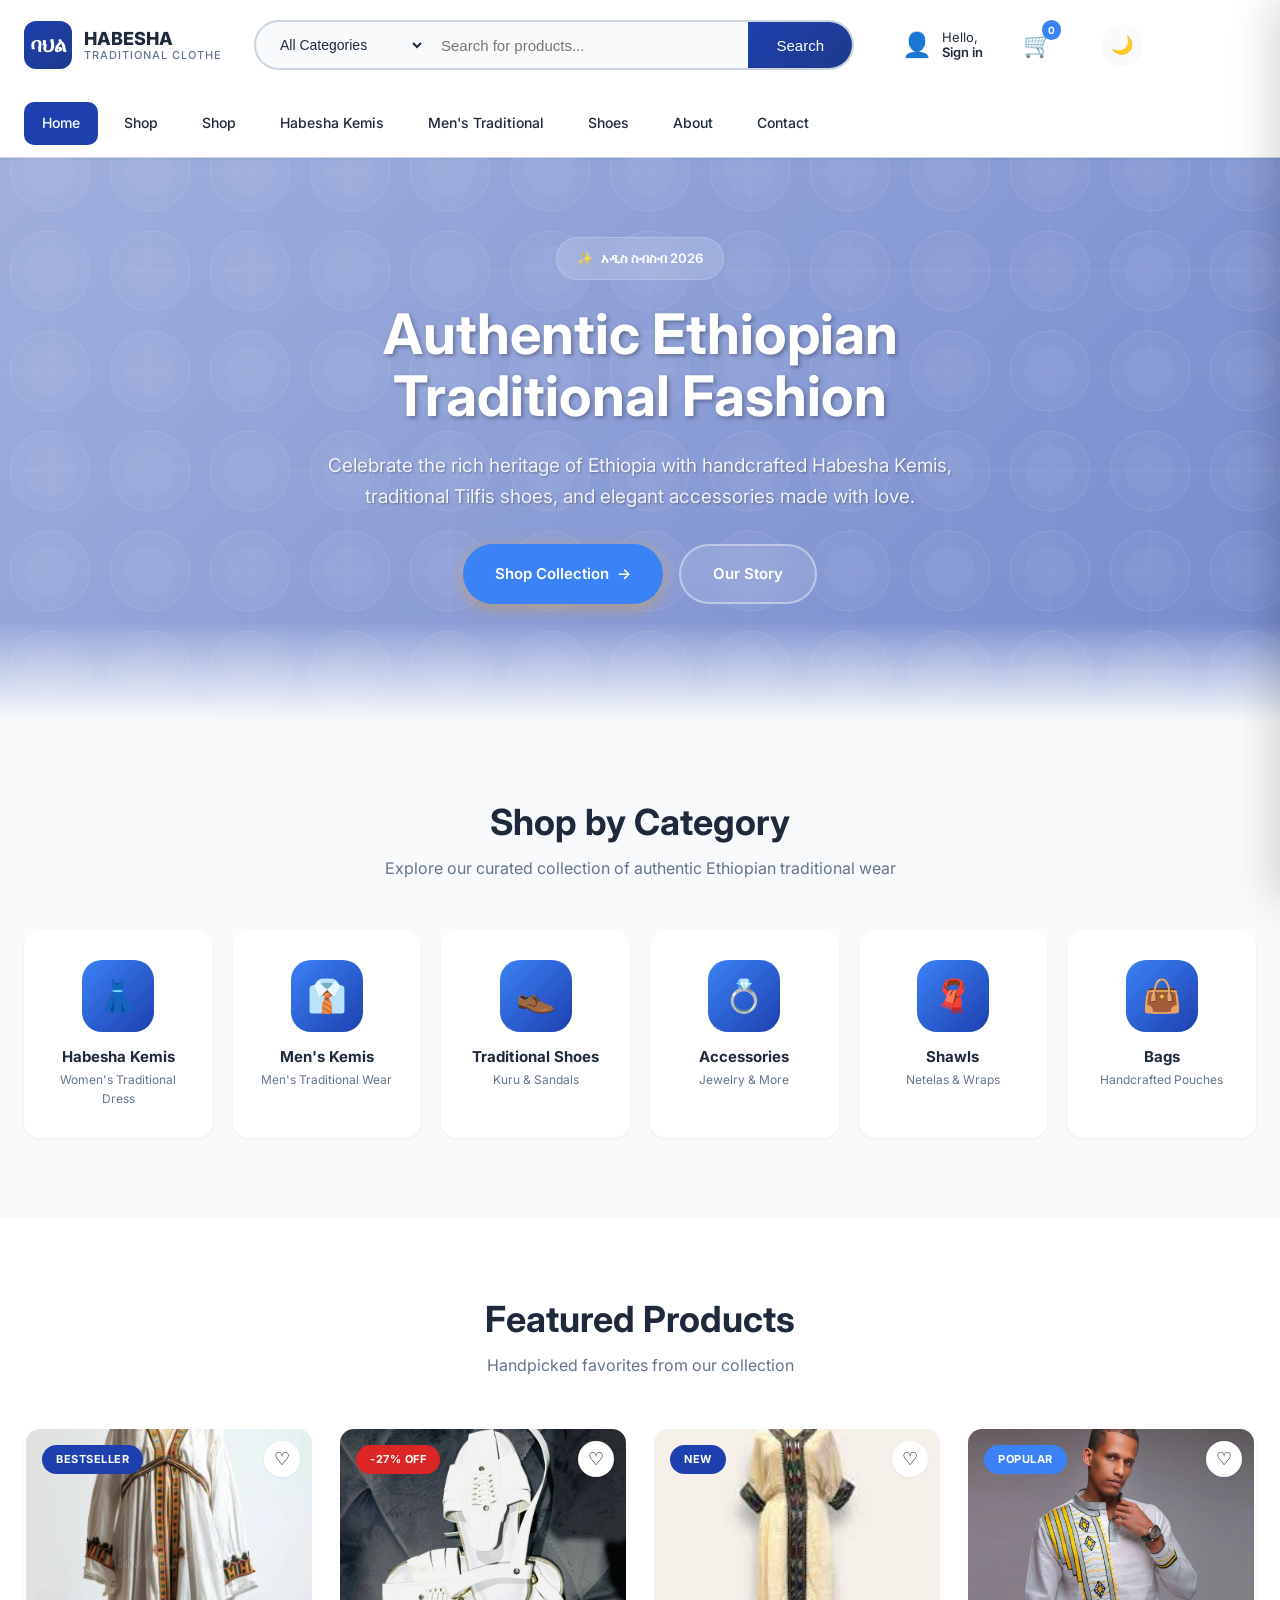
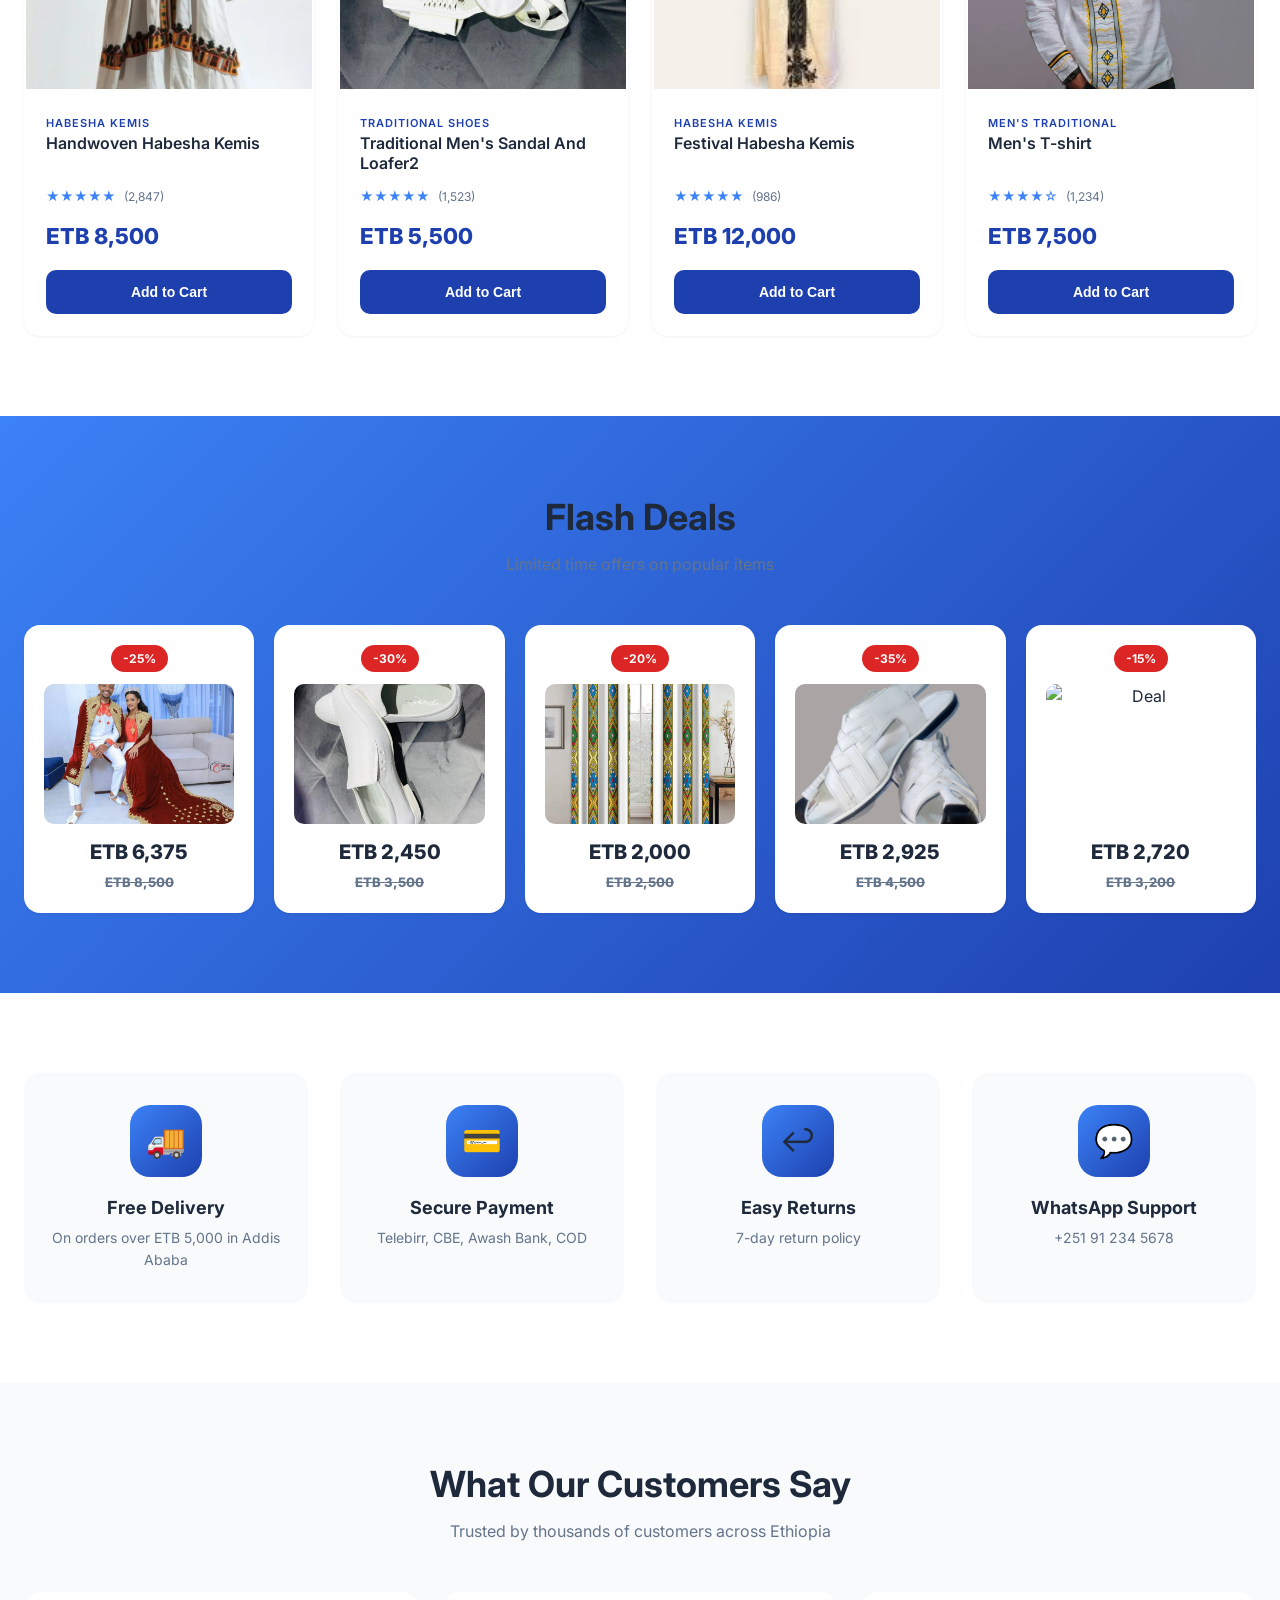
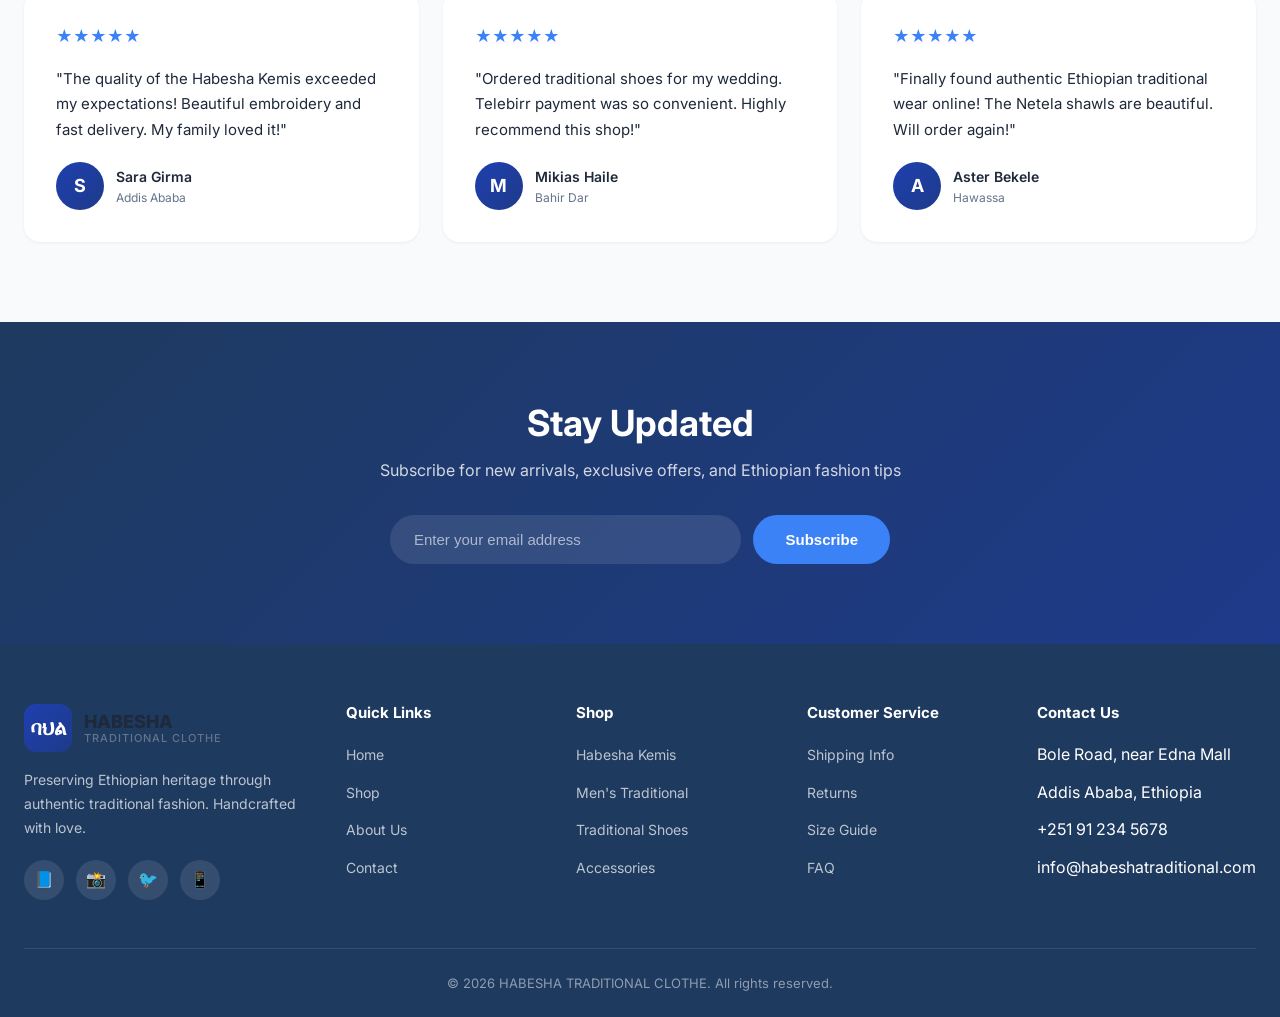
==== commit 8bca8f66: "add items to shop" ====
--- a/index.html
+++ b/index.html
@@ -185,14 +185,14 @@
                     <div class="product-image">
                         <span class="product-badge badge-best">Bestseller</span>
                         <button class="wishlist-btn" onclick="toggleWishlist(1)">♡</button>
-                        <img src="https://images.pexels.com/photos/2736832/pexels-photo-2736832.jpeg?auto=compress&cs=tinysrgb&w=400" alt="Habesha Kemis">
+                        <img src="/images/Handwoven Habesha Kemis.jpg" alt="Habesha Kemis">
                         <div class="product-actions">
                             <button class="product-action-btn" onclick="openProductModal(1)">👁</button>
                         </div>
                     </div>
                     <div class="product-info">
                         <span class="product-category">Habesha Kemis</span>
-                        <h3 class="product-title">Handwoven Habesha Kemis - Traditional Ethiopian Dress</h3>
+                        <h3 class="product-title">Handwoven Habesha Kemis</h3>
                         <div class="product-rating">
                             <span class="stars">★★★★★</span>
                             <span class="rating-count">(2,847)</span>
@@ -210,14 +210,14 @@
                     <div class="product-image">
                         <span class="product-badge badge-sale">-27% OFF</span>
                         <button class="wishlist-btn" onclick="toggleWishlist(2)">♡</button>
-                        <img src="https://images.pexels.com/photos/267202/pexels-photo-267202.jpeg?auto=compress&cs=tinysrgb&w=400" alt="Leather Sandals">
+                        <img src="/images/Arif Tibeb Ethiopian Traditional Men's Sandal And Loafer2.jpg" alt="Leather Sandals">
                         <div class="product-actions">
                             <button class="product-action-btn" onclick="openProductModal(2)">👁</button>
                         </div>
                     </div>
                     <div class="product-info">
                         <span class="product-category">Traditional Shoes</span>
-                        <h3 class="product-title">Handwoven Leather Sandals - Artisan Crafted</h3>
+                        <h3 class="product-title">Traditional Men's Sandal And Loafer2</h3>
                         <div class="product-rating">
                             <span class="stars">★★★★★</span>
                             <span class="rating-count">(1,523)</span>
@@ -225,7 +225,7 @@
                         <div class="product-price">
                             <span class="price-current">ETB 5,500</span>
                         </div>
-                        <button class="product-btn" onclick="addToCart('Handwoven Leather Sandals', 5500)">
+                        <button class="product-btn" onclick="addToCart('Traditional Men\'s Sandal And Loafer2', 5500)">
                             Add to Cart
                         </button>
                     </div>
@@ -235,14 +235,14 @@
                     <div class="product-image">
                         <span class="product-badge badge-new">New</span>
                         <button class="wishlist-btn" onclick="toggleWishlist(3)">♡</button>
-                        <img src="https://images.pexels.com/photos/3617500/pexels-photo-3617500.jpeg?auto=compress&cs=tinysrgb&w=400" alt="Festival Kemis">
+                        <img src="/images/Festival Habesha Kemis - Golden Thread Embroidery.jpg" alt="Festival Kemis">
                         <div class="product-actions">
                             <button class="product-action-btn" onclick="openProductModal(3)">👁</button>
                         </div>
                     </div>
                     <div class="product-info">
                         <span class="product-category">Habesha Kemis</span>
-                        <h3 class="product-title">Festival Habesha Kemis - Golden Thread Embroidery</h3>
+                        <h3 class="product-title">Festival Habesha Kemis</h3>
                         <div class="product-rating">
                             <span class="stars">★★★★★</span>
                             <span class="rating-count">(986)</span>
@@ -260,14 +260,14 @@
                     <div class="product-image">
                         <span class="product-badge badge-hot">Popular</span>
                         <button class="wishlist-btn" onclick="toggleWishlist(4)">♡</button>
-                        <img src="https://images.pexels.com/photos/1222271/pexels-photo-1222271.jpeg?auto=compress&cs=tinysrgb&w=400" alt="Men's Kemis">
+                        <img src="/images/Men Tishert.jpg" alt="Men's Kemis">
                         <div class="product-actions">
                             <button class="product-action-btn" onclick="openProductModal(4)">👁</button>
                         </div>
                     </div>
                     <div class="product-info">
                         <span class="product-category">Men's Traditional</span>
-                        <h3 class="product-title">Men's Habesha Kemis - Classic White Cotton</h3>
+                        <h3 class="product-title">Men's T-shirt</h3>
                         <div class="product-rating">
                             <span class="stars">★★★★☆</span>
                             <span class="rating-count">(1,234)</span>
@@ -293,27 +293,27 @@
             <div class="deals-grid">
                 <div class="deal-card">
                     <span class="deal-discount">-25%</span>
-                    <img src="https://images.pexels.com/photos/3680219/pexels-photo-3680219.jpeg?auto=compress&cs=tinysrgb&w=300" alt="Deal">
+                    <img src="/images/Nigest Ethiopian Kaba.jpg" alt="Deal">
                     <div class="deal-price">ETB 6,375 <span class="deal-original">ETB 8,500</span></div>
                 </div>
                 <div class="deal-card">
                     <span class="deal-discount">-30%</span>
-                    <img src="https://images.pexels.com/photos/2607544/pexels-photo-2607544.jpeg?auto=compress&cs=tinysrgb&w=300" alt="Deal">
+                    <img src="/images/Arif Tibeb Ethiopian Traditional Men's Sandal And Loafer.jpg" alt="Deal">
                     <div class="deal-price">ETB 2,450 <span class="deal-original">ETB 3,500</span></div>
                 </div>
                 <div class="deal-card">
                     <span class="deal-discount">-20%</span>
-                    <img src="https://images.pexels.com/photos/2442894/pexels-photo-2442894.jpeg?auto=compress&cs=tinysrgb&w=300" alt="Deal">
+                    <img src="/images/Luxury Ethiopian Style Curtains.jpg" alt="Deal">
                     <div class="deal-price">ETB 2,000 <span class="deal-original">ETB 2,500</span></div>
                 </div>
                 <div class="deal-card">
                     <span class="deal-discount">-35%</span>
-                    <img src="https://images.pexels.com/photos/1447261/pexels-photo-1447261.jpeg?auto=compress&cs=tinysrgb&w=300" alt="Deal">
+                    <img src="/images/Heritage V-Strap Shoes.jpg" alt="Deal">
                     <div class="deal-price">ETB 2,925 <span class="deal-original">ETB 4,500</span></div>
                 </div>
                 <div class="deal-card">
                     <span class="deal-discount">-15%</span>
-                    <img src="https://images.pexels.com/photos/4614353/pexels-photo-4614353.jpeg?auto=compress&cs=tinysrgb&w=300" alt="Deal">
+                    <img src="/images/NETELA Ethiopian and Eritrean traditional Netela.jpg" alt="Deal">
                     <div class="deal-price">ETB 2,720 <span class="deal-original">ETB 3,200</span></div>
                 </div>
             </div>
--- a/styles.css
+++ b/styles.css
@@ -67,7 +67,6 @@
     color: #fff;
     padding: 10px 0;
     font-size: 13px;
-    border-radius: 0 0 20px 20px;
 }
 .top-bar-content {
     display: flex;
@@ -84,7 +83,6 @@
     right: 0;
     z-index: 1000;
     box-shadow: var(--shadow);
-    border-radius: 0 0 24px 24px;
 }
 
 .header-inner {
@@ -104,7 +102,7 @@
     width: 48px;
     height: 48px;
     background: linear-gradient(135deg, var(--primary), var(--primary-dark));
-    border-radius: 14px;
+    border-radius: 12px;
     display: flex;
     align-items: center;
     justify-content: center;
@@ -135,7 +133,7 @@
     display: flex;
     background: var(--background);
     border: 2px solid var(--border);
-    border-radius: 60px;
+    border-radius: 50px;
     overflow: hidden;
     transition: all 0.3s;
 }
@@ -292,15 +290,15 @@
     display: inline-flex;
     align-items: center;
     gap: 8px;
-    background: rgba(255,255,255,0.2);
+    background: rgba(255,255,255,0.15);
     backdrop-filter: blur(10px);
-    padding: 12px 24px;
-    border-radius: 60px;
-    color: #fff;
-    font-size: 14px;
+    padding: 10px 20px;
+    border-radius: 50px;
+    color: #fff;
+    font-size: 13px;
     font-weight: 600;
     margin-bottom: 24px;
-    border: 1px solid rgba(255,255,255,0.3);
+    border: 1px solid rgba(255,255,255,0.2);
 }
 .hero h1 {
     font-size: 56px;
@@ -379,7 +377,7 @@
 }
 .category-card {
     background: var(--card-bg);
-    border-radius: 24px;
+    border-radius: var(--radius);
     padding: 28px 20px;
     text-align: center;
     box-shadow: var(--shadow);
@@ -396,7 +394,7 @@
     width: 72px;
     height: 72px;
     background: linear-gradient(135deg, var(--primary-light), var(--primary));
-    border-radius: 22px;
+    border-radius: 20px;
     margin: 0 auto 16px;
     display: flex;
     align-items: center;
@@ -424,7 +422,7 @@
 }
 .product-card {
     background: var(--card-bg);
-    border-radius: 24px;
+    border-radius: var(--radius);
     overflow: hidden;
     box-shadow: var(--shadow);
     transition: all 0.4s cubic-bezier(0.175, 0.885, 0.32, 1.275);
@@ -454,8 +452,8 @@
     position: absolute;
     top: 16px;
     left: 16px;
-    padding: 8px 16px;
-    border-radius: 30px;
+    padding: 6px 14px;
+    border-radius: 50px;
     font-size: 11px;
     font-weight: 700;
     text-transform: uppercase;
@@ -583,7 +581,7 @@
 }
 .deal-card {
     background: var(--white);
-    border-radius: 24px;
+    border-radius: var(--radius);
     padding: 20px;
     text-align: center;
     box-shadow: var(--shadow);
@@ -597,8 +595,8 @@
     display: inline-block;
     background: var(--error);
     color: #fff;
-    padding: 6px 16px;
-    border-radius: 30px;
+    padding: 4px 12px;
+    border-radius: 50px;
     font-size: 12px;
     font-weight: 700;
     margin-bottom: 12px;
@@ -637,7 +635,7 @@
     text-align: center;
     padding: 32px 24px;
     background: var(--background);
-    border-radius: 24px;
+    border-radius: var(--radius);
     transition: all 0.3s;
 }
 .feature-card:hover {
@@ -648,7 +646,7 @@
     width: 72px;
     height: 72px;
     background: linear-gradient(135deg, var(--primary-light), var(--primary));
-    border-radius: 22px;
+    border-radius: 20px;
     margin: 0 auto 20px;
     display: flex;
     align-items: center;
@@ -677,7 +675,7 @@
 .testimonial-card {
     background: var(--card-bg);
     padding: 32px;
-    border-radius: 24px;
+    border-radius: var(--radius);
     box-shadow: var(--shadow);
 }
 .testimonial-stars {
@@ -700,7 +698,7 @@
     width: 48px;
     height: 48px;
     background: linear-gradient(135deg, var(--primary), var(--primary-dark));
-    border-radius: 14px;
+    border-radius: 50%;
     display: flex;
     align-items: center;
     justify-content: center;
@@ -722,7 +720,6 @@
     padding: 80px 0;
     background: linear-gradient(135deg, var(--secondary) 0%, var(--primary-dark) 100%);
     text-align: center;
-    border-radius: 60px 60px 0 0;
 }
 .newsletter h2 {
     font-size: 36px;
@@ -745,11 +742,10 @@
     flex: 1;
     padding: 16px 24px;
     border: none;
-    border-radius: 30px;
+    border-radius: 50px;
     font-size: 15px;
-    background: rgba(255,255,255,0.15);
-    color: #fff;
-    backdrop-filter: blur(10px);
+    background: rgba(255,255,255,0.1);
+    color: #fff;
 }
 .newsletter-form input::placeholder { color: rgba(255,255,255,0.6); }
 .newsletter-form button {
@@ -757,7 +753,7 @@
     background: var(--accent);
     color: #fff;
     border: none;
-    border-radius: 30px;
+    border-radius: 50px;
     font-size: 15px;
     font-weight: 600;
     cursor: pointer;
@@ -773,8 +769,6 @@
     background: var(--secondary);
     color: #fff;
     padding: 60px 0 24px;
-    border-radius: 60px 60px 0 0;
-    margin-top: -60px;
 }
 .footer-grid {
     display: grid;
@@ -794,14 +788,14 @@
     gap: 12px;
 }
 .footer-social a {
-    width: 44px;
-    height: 44px;
+    width: 40px;
+    height: 40px;
     background: rgba(255,255,255,0.1);
-    border-radius: 14px;
+    border-radius: 50%;
     display: flex;
     align-items: center;
     justify-content: center;
-    font-size: 18px;
+    font-size: 16px;
     transition: all 0.3s;
 }
 .footer-social a:hover {
@@ -848,7 +842,6 @@
     display: flex;
     flex-direction: column;
     box-shadow: -10px 0 40px rgba(0,0,0,0.15);
-    border-radius: 28px 0 0 28px;
 }
 .cart-sidebar.active { transform: translateX(0); }
 .cart-header {
@@ -890,7 +883,7 @@
     width: 80px;
     height: 80px;
     object-fit: cover;
-    border-radius: 16px;
+    border-radius: var(--radius-sm);
     background: var(--background);
 }
 .cart-item-info { flex: 1; }
@@ -1003,7 +996,7 @@
 .modal-content {
     background: var(--card-bg);
     padding: 32px;
-    border-radius: 28px;
+    border-radius: var(--radius);
     max-width: 400px;
     width: 100%;
     max-height: 90vh;
@@ -1048,7 +1041,7 @@
     width: 100%;
     padding: 14px 18px;
     border: 2px solid var(--border);
-    border-radius: 16px;
+    border-radius: var(--radius-sm);
     font-size: 15px;
     background: var(--background);
     color: var(--text);
@@ -1140,7 +1133,7 @@
     top: calc(100% + 8px);
     right: 0;
     background: var(--card-bg);
-    border-radius: 20px;
+    border-radius: var(--radius);
     box-shadow: var(--shadow-lg);
     min-width: 240px;
     z-index: 1500;
@@ -1165,7 +1158,7 @@
     width: 48px;
     height: 48px;
     background: linear-gradient(135deg, var(--primary), var(--primary-dark));
-    border-radius: 14px;
+    border-radius: 50%;
     display: flex;
     align-items: center;
     justify-content: center;
@@ -1253,7 +1246,7 @@
 .payment-icon {
     width: 48px;
     height: 48px;
-    border-radius: 14px;
+    border-radius: 12px;
     display: flex;
     align-items: center;
     justify-content: center;
@@ -1333,7 +1326,7 @@
     width: 80px;
     height: 80px;
     background: linear-gradient(135deg, var(--primary), var(--primary-dark));
-    border-radius: 22px;
+    border-radius: 50%;
     margin: 0 auto 12px;
     display: flex;
     align-items: center;
@@ -1390,8 +1383,8 @@
 }
 .order-id { font-weight: 600; font-size: 14px; }
 .order-status {
-    padding: 6px 14px;
-    border-radius: 30px;
+    padding: 4px 12px;
+    border-radius: 50px;
     font-size: 11px;
     font-weight: 600;
     text-transform: uppercase;
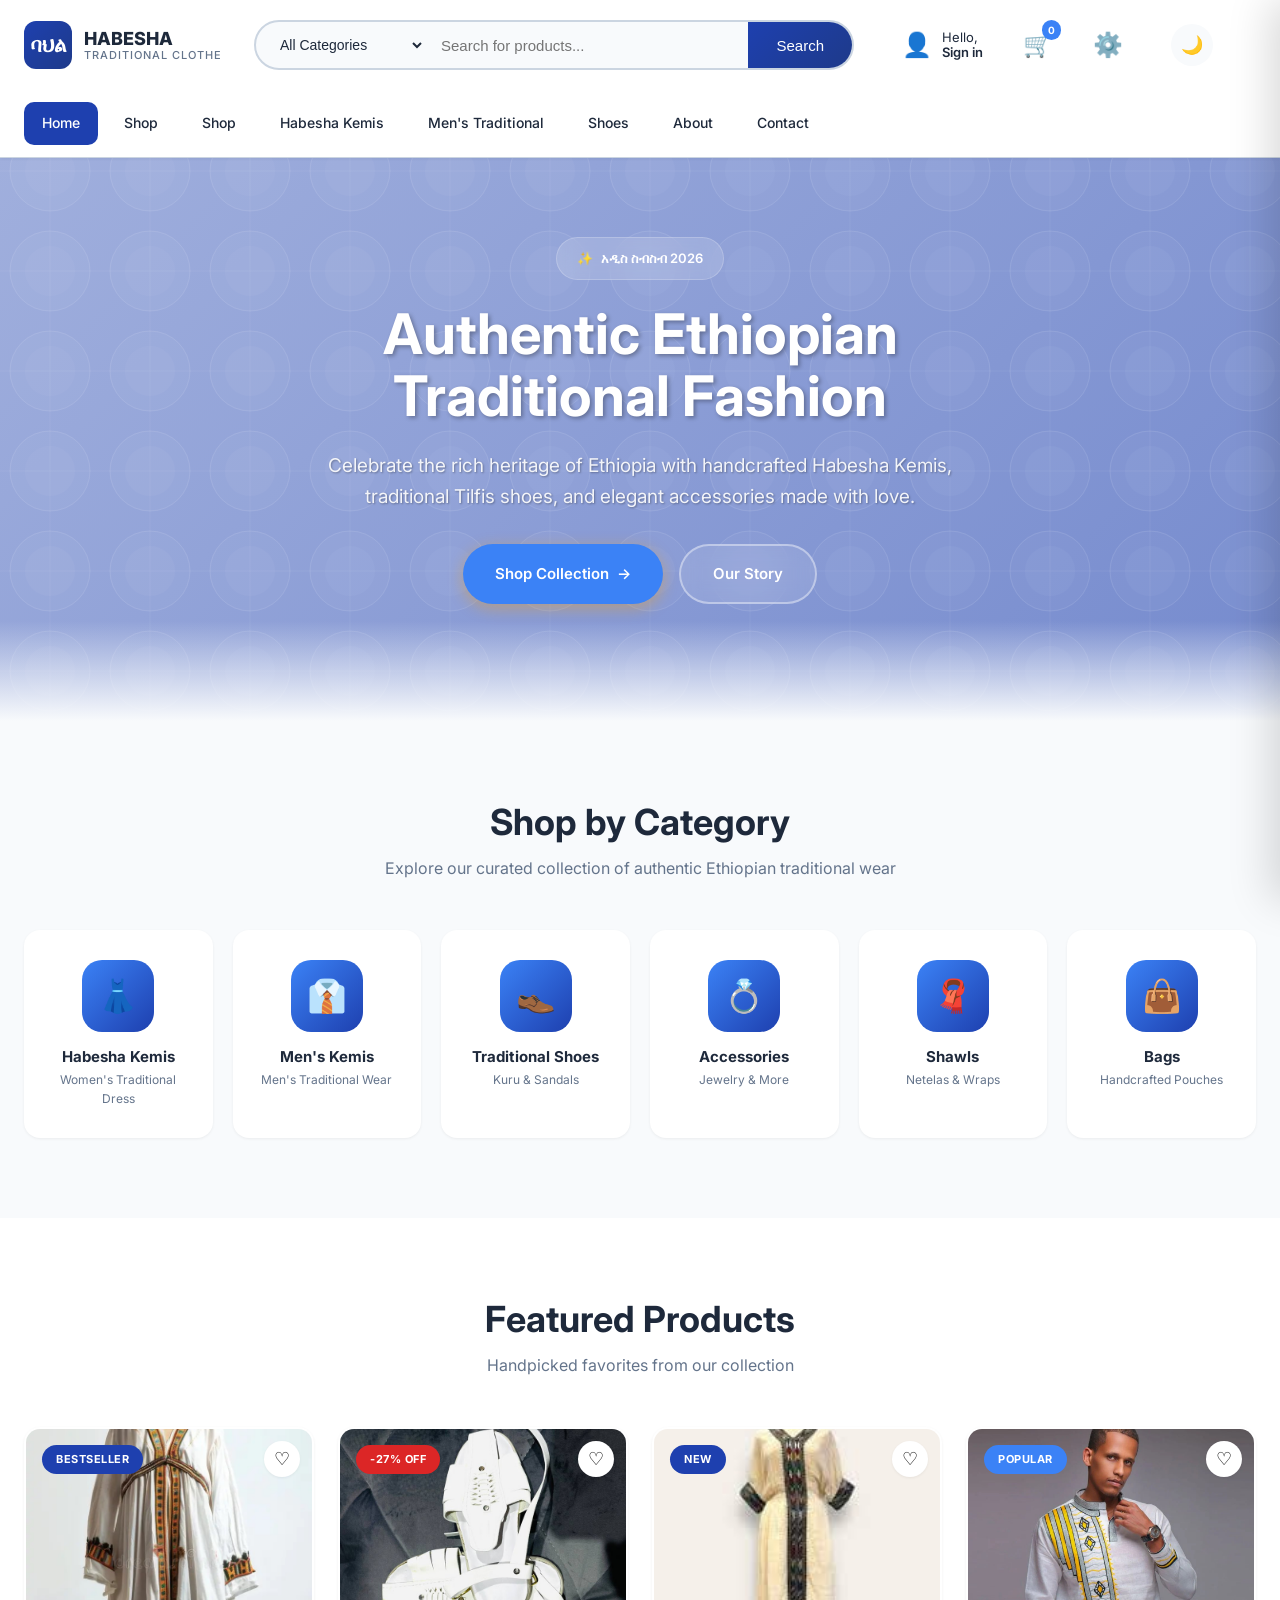
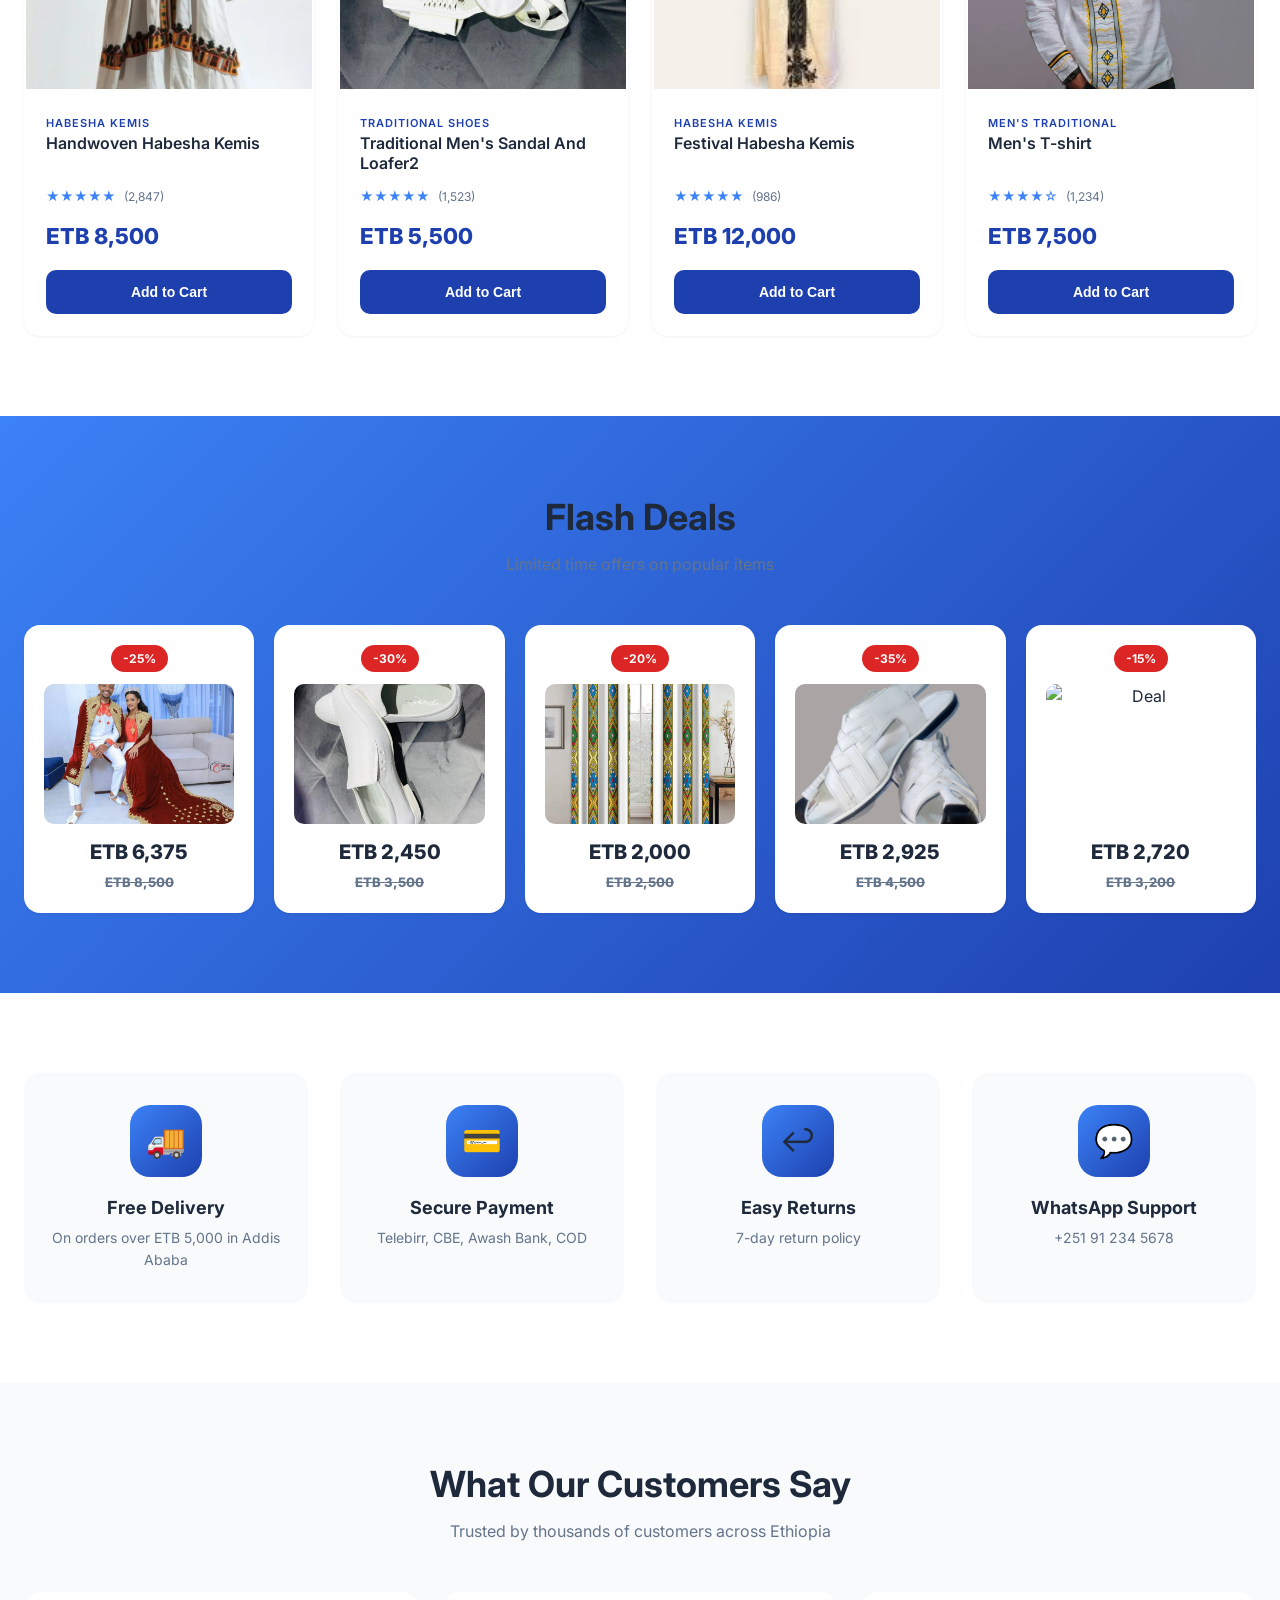
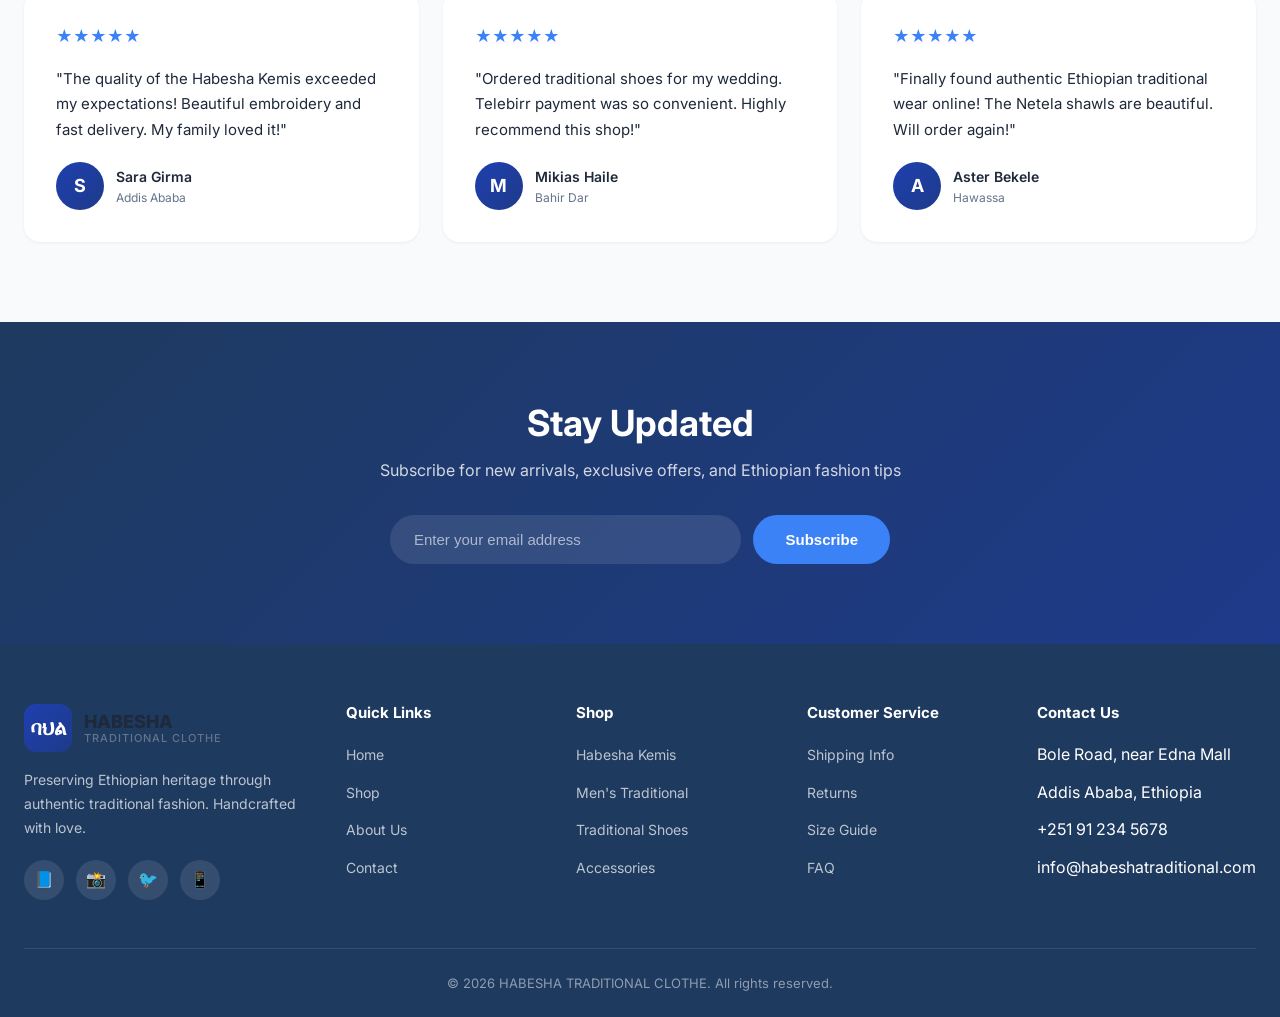
==== commit 5400297a: "updated" ====
--- a/index.html
+++ b/index.html
@@ -71,6 +71,9 @@
                             <span class="badge" id="headerCartCount">0</span>
                         </div>
                     </a>
+                    <a href="admin.html" class="header-action" style="color: var(--primary); font-weight: 600;" title="Admin Panel">
+                        <div class="icon">⚙️</div>
+                    </a>
                 </div>
                 <button class="theme-btn" onclick="toggleTheme()">🌙</button>
             </div>
@@ -107,8 +110,6 @@
                 <span>Subtotal:</span>
                 <span id="cartTotal">ETB 0</span>
             </div>
-            <p style="font-size: 11px; color: var(--text-light); margin-bottom: 12px;">Delivery fees vary by city (Addis Ababa: Free)</p>
-            <button onclick="openPaymentModal()">Proceed to Checkout</button>
         </div>
     </div>
 
@@ -205,7 +206,6 @@
                         </button>
                     </div>
                 </div>
-                
                 <div class="product-card" data-category="shoes" data-price="5500" data-id="2">
                     <div class="product-image">
                         <span class="product-badge badge-sale">-27% OFF</span>
--- a/styles.css
+++ b/styles.css
@@ -894,8 +894,18 @@
 .cart-item-price {
     color: var(--primary);
     font-weight: 600;
+    margin-bottom: 4px;
+}
+.cart-item-delivery {
+    display: flex;
+    align-items: center;
+    gap: 6px;
+    font-size: 11px;
+    color: var(--text-light);
     margin-bottom: 8px;
 }
+.cart-item-delivery .delivery-icon { font-size: 12px; }
+.cart-item-delivery .delivery-info { color: var(--success); font-weight: 500; }
 .cart-item-qty {
     display: flex;
     align-items: center;
@@ -929,6 +939,52 @@
     padding: 24px;
     border-top: 1px solid var(--border);
 }
+.cart-delivery-select {
+    margin-bottom: 16px;
+}
+.cart-delivery-select label {
+    display: block;
+    font-size: 12px;
+    font-weight: 600;
+    margin-bottom: 6px;
+    color: var(--text);
+}
+.cart-delivery-select select {
+    width: 100%;
+    padding: 10px 12px;
+    border: 2px solid var(--border);
+    border-radius: var(--radius-sm);
+    font-size: 13px;
+    background: var(--background);
+    color: var(--text);
+    cursor: pointer;
+}
+.cart-delivery-select select:focus {
+    border-color: var(--primary);
+    outline: none;
+}
+.order-summary {
+    background: var(--background);
+    padding: 16px;
+    border-radius: var(--radius-sm);
+    margin-bottom: 12px;
+}
+.summary-row {
+    display: flex;
+    justify-content: space-between;
+    font-size: 13px;
+    margin-bottom: 8px;
+    color: var(--text-light);
+}
+.summary-row.total {
+    font-size: 16px;
+    font-weight: 700;
+    color: var(--text);
+    margin-top: 12px;
+    padding-top: 12px;
+    border-top: 1px solid var(--border);
+}
+.summary-row.total span:last-child { color: var(--primary); }
 .cart-total {
     display: flex;
     justify-content: space-between;
@@ -1381,6 +1437,17 @@
     align-items: center;
     margin-bottom: 8px;
 }
+.order-header .order-id { font-weight: 600; color: var(--primary); }
+.order-delete-btn {
+    background: none;
+    border: none;
+    cursor: pointer;
+    font-size: 18px;
+    padding: 4px 8px;
+    border-radius: 4px;
+    transition: background 0.3s;
+}
+.order-delete-btn:hover { background: var(--error); }
 .order-id { font-weight: 600; font-size: 14px; }
 .order-status {
     padding: 4px 12px;
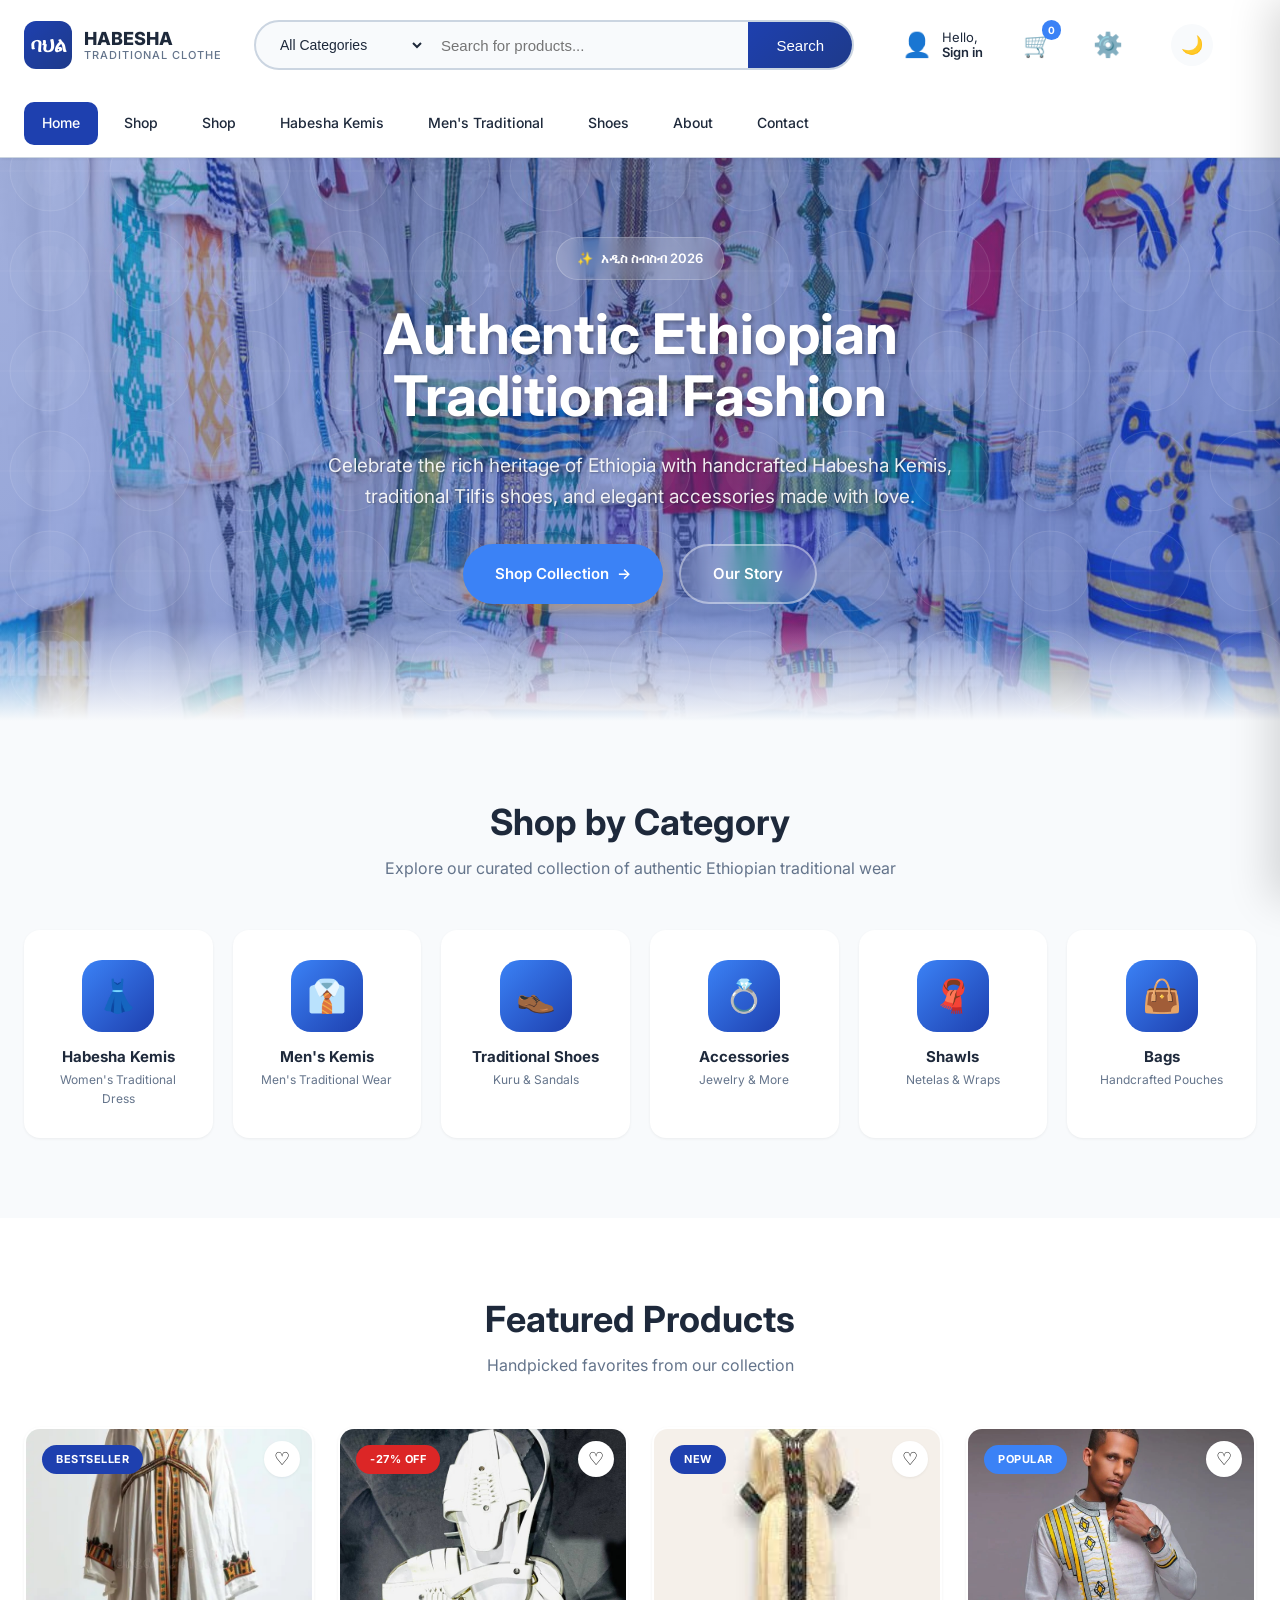
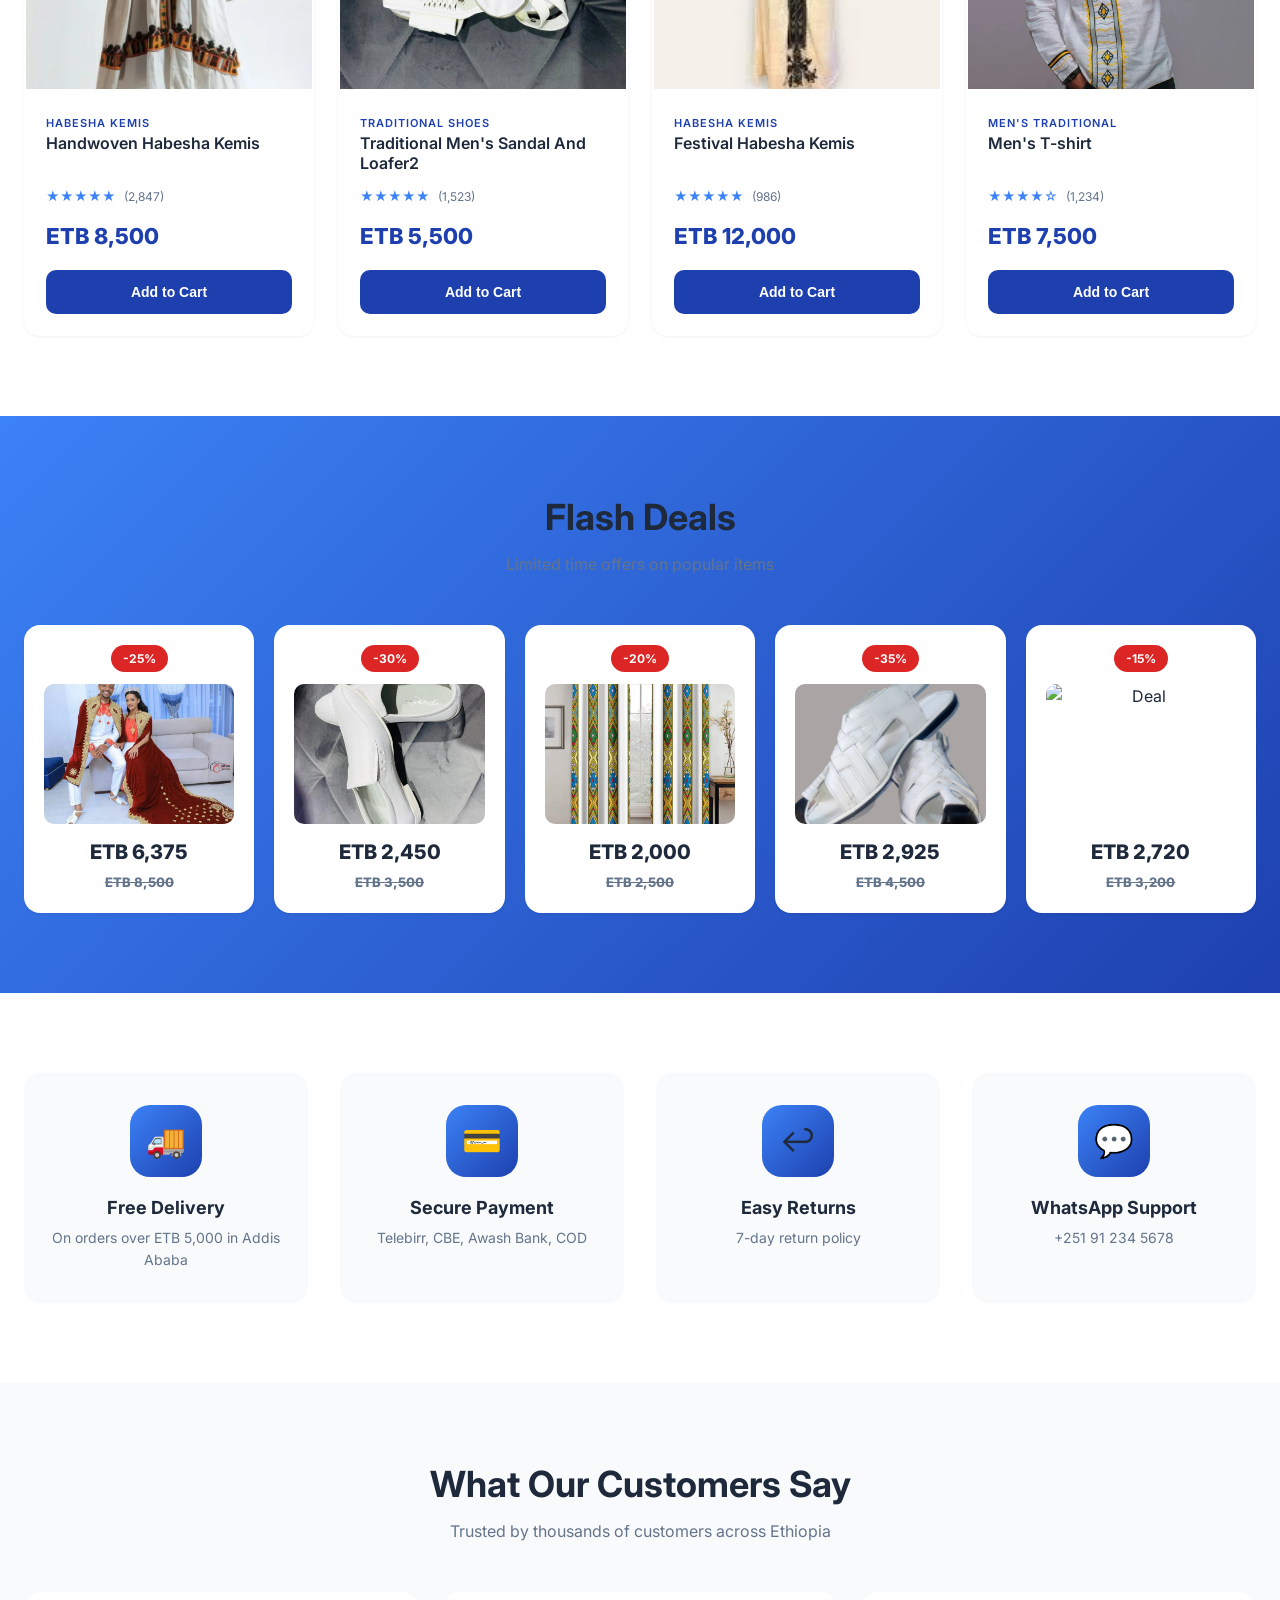
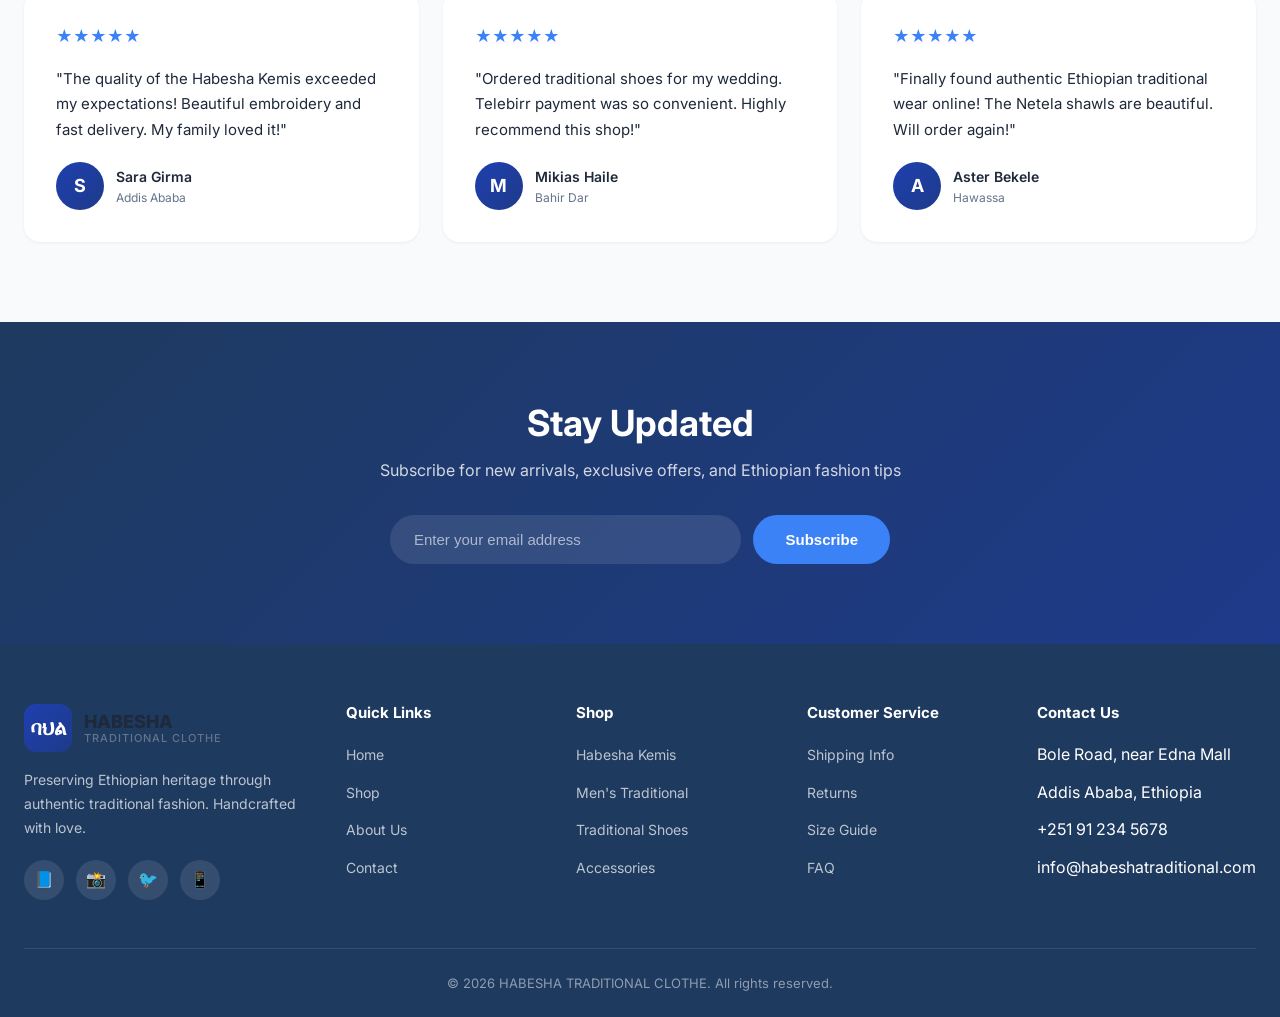
==== commit dc280a55: "updated" ====
--- a/index.html
+++ b/index.html
@@ -78,7 +78,7 @@
                 <button class="theme-btn" onclick="toggleTheme()">🌙</button>
             </div>
         </div>
-        
+    
         <nav class="nav">
             <div class="container">
                 <div class="nav-inner">
@@ -113,7 +113,7 @@
         </div>
     </div>
 
-    <section class="hero" style="background: linear-gradient(135deg, rgba(30, 64, 175, 0.4), rgba(30, 64, 175, 0.6)), url('https://images.pexels.com/photos/3617500/pexels-photo-3617500.jpeg?auto=compress&cs=tinysrgb&w=1920') center/cover no-repeat fixed;">
+    <section class="hero" style="background: linear-gradient(135deg, rgba(30, 64, 175, 0.4), rgba(30, 64, 175, 0.6)), url('/images/homepage.jpg') center/cover no-repeat fixed;">
         <div class="container">
             <div class="hero-content">
                 <div class="hero-badge">
@@ -174,7 +174,6 @@
             </div>
         </div>
     </section>
-
     <section class="products-section">
         <div class="container">
             <div class="section-header">
@@ -319,7 +318,6 @@
             </div>
         </div>
     </section>
-
     <section class="features">
         <div class="container">
             <div class="features-grid">
